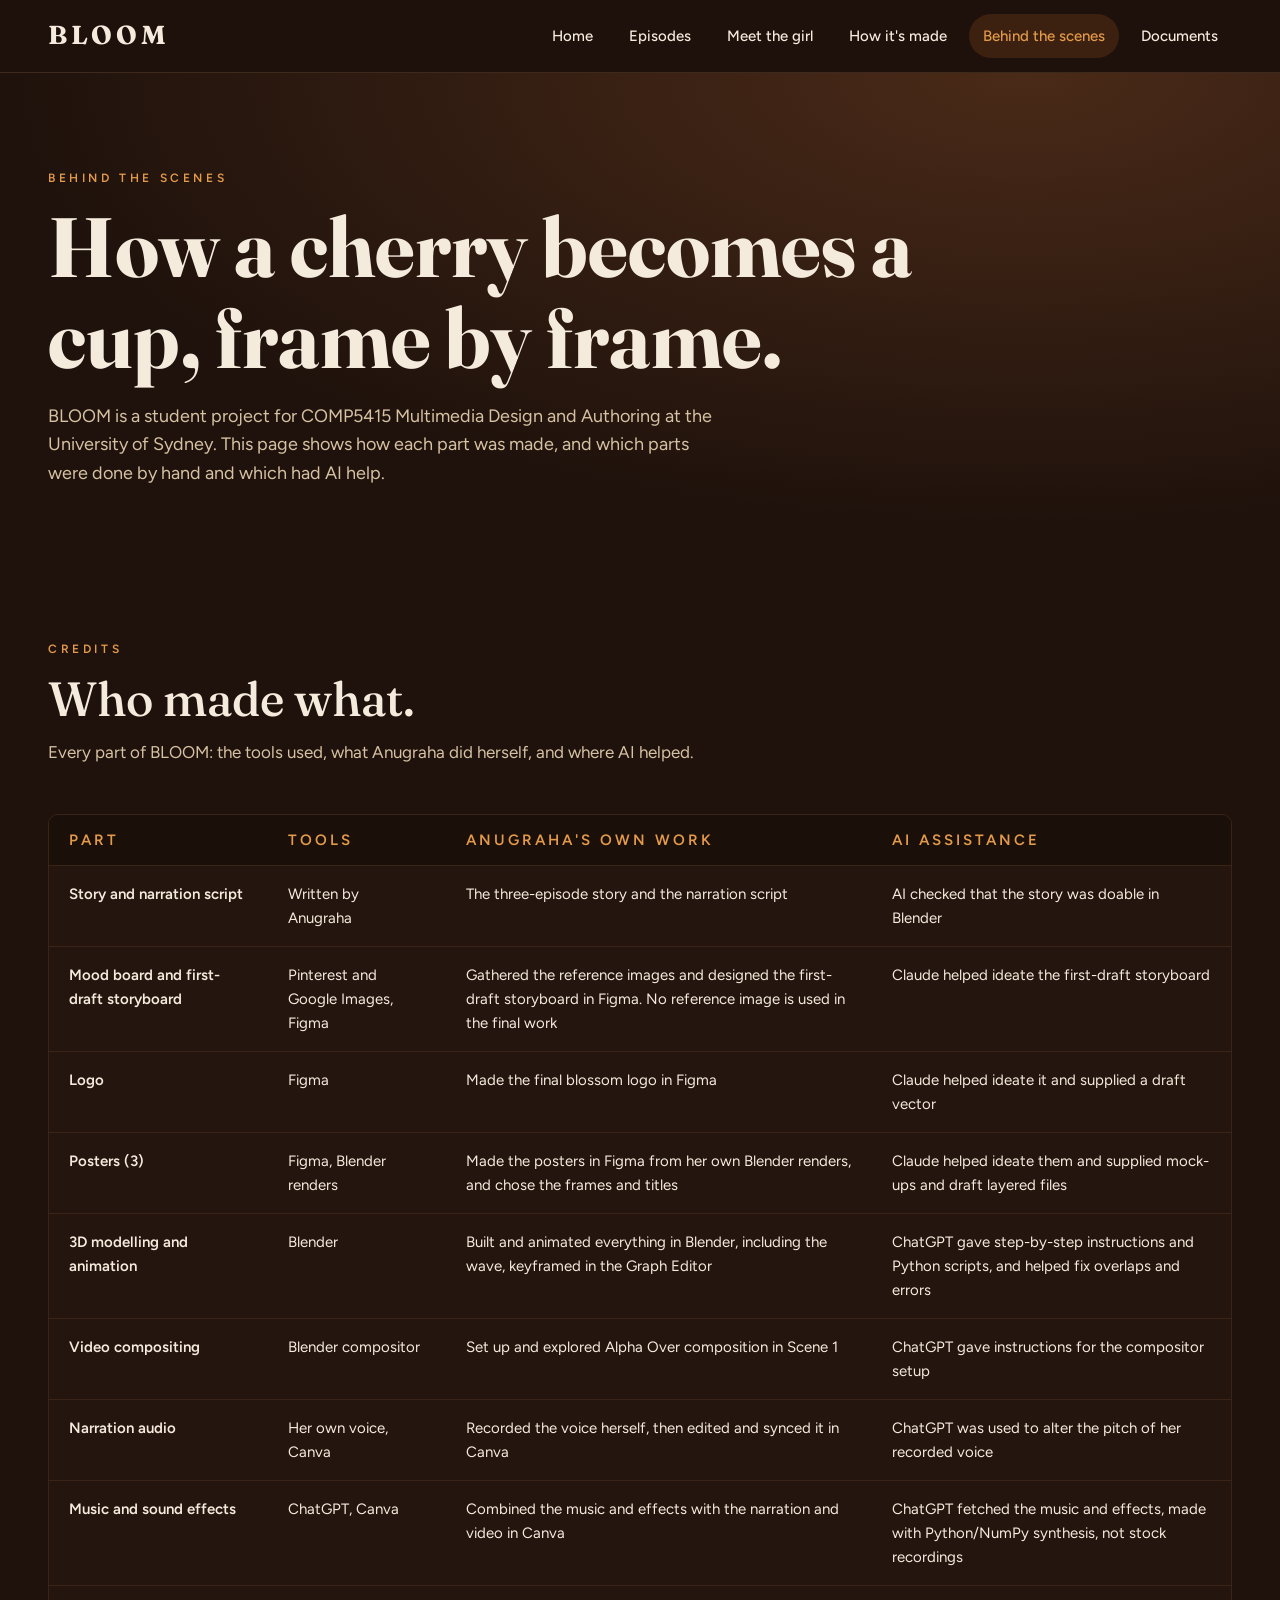
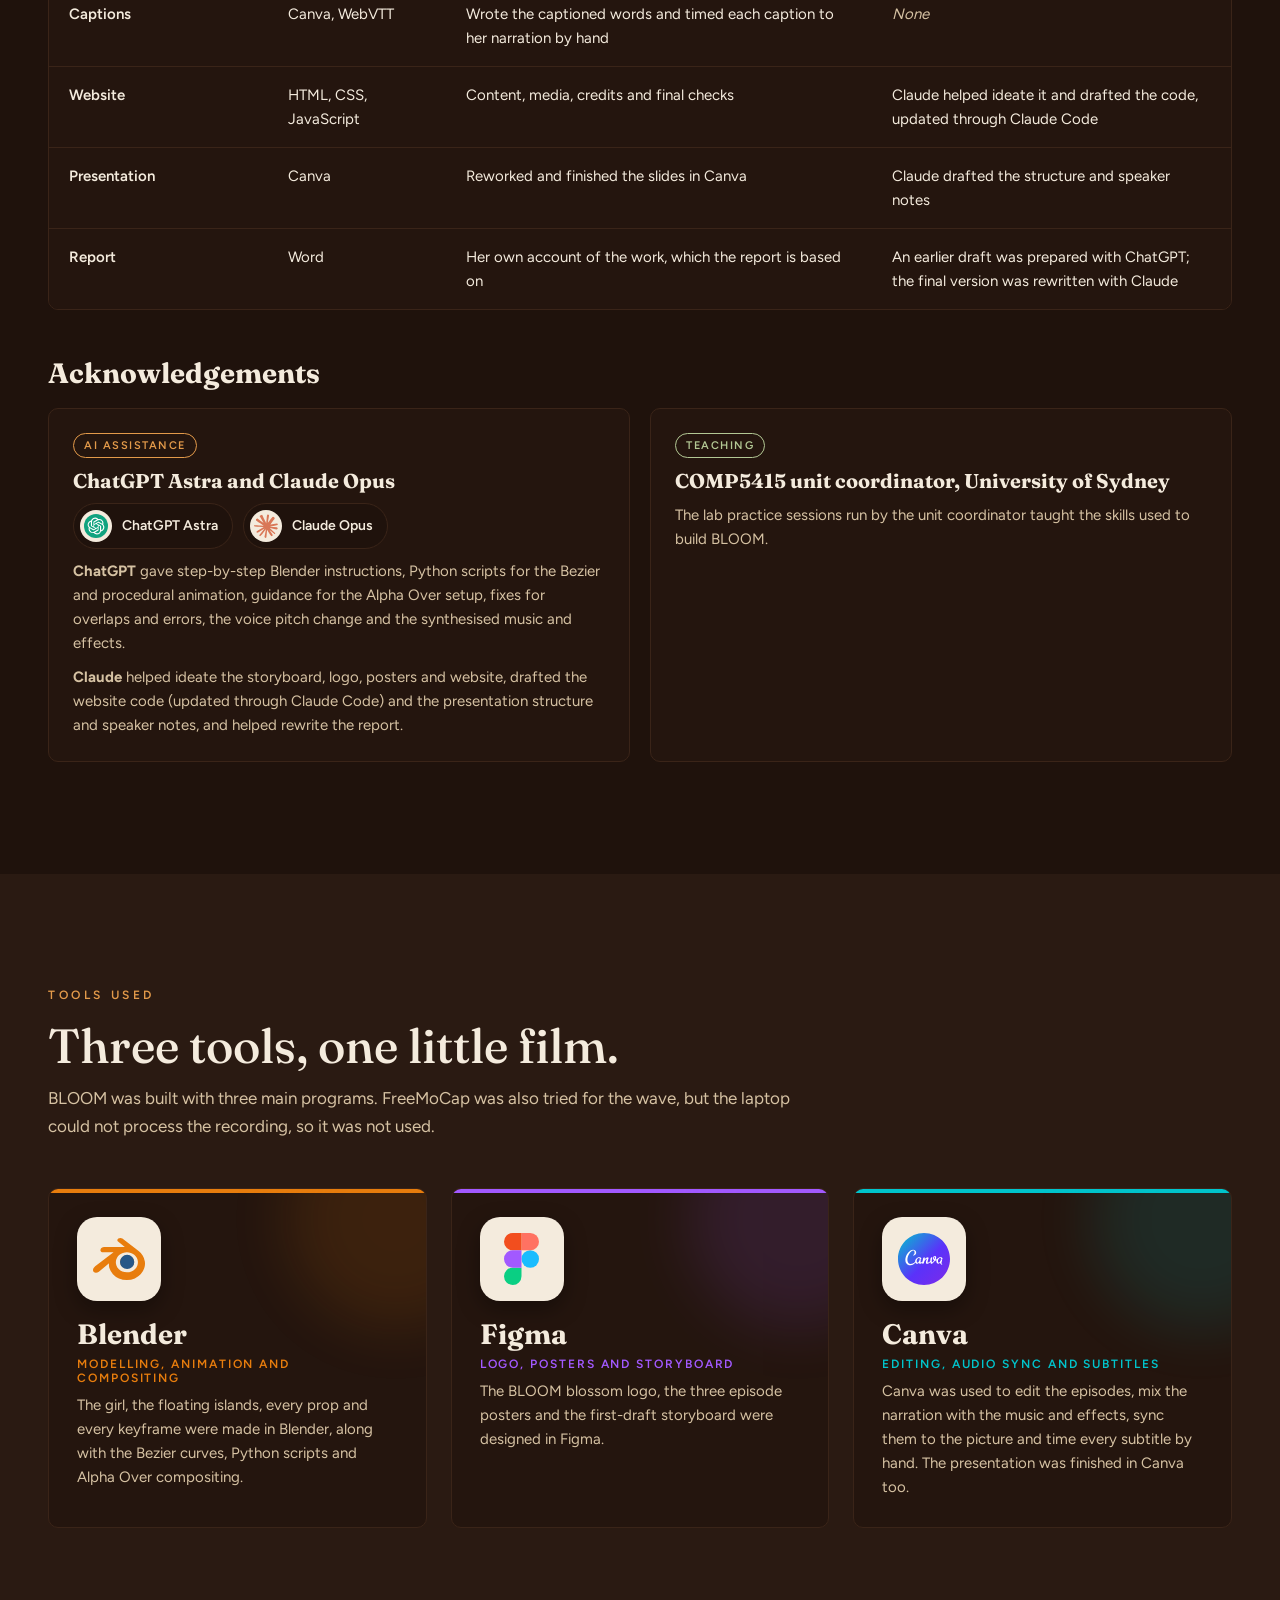
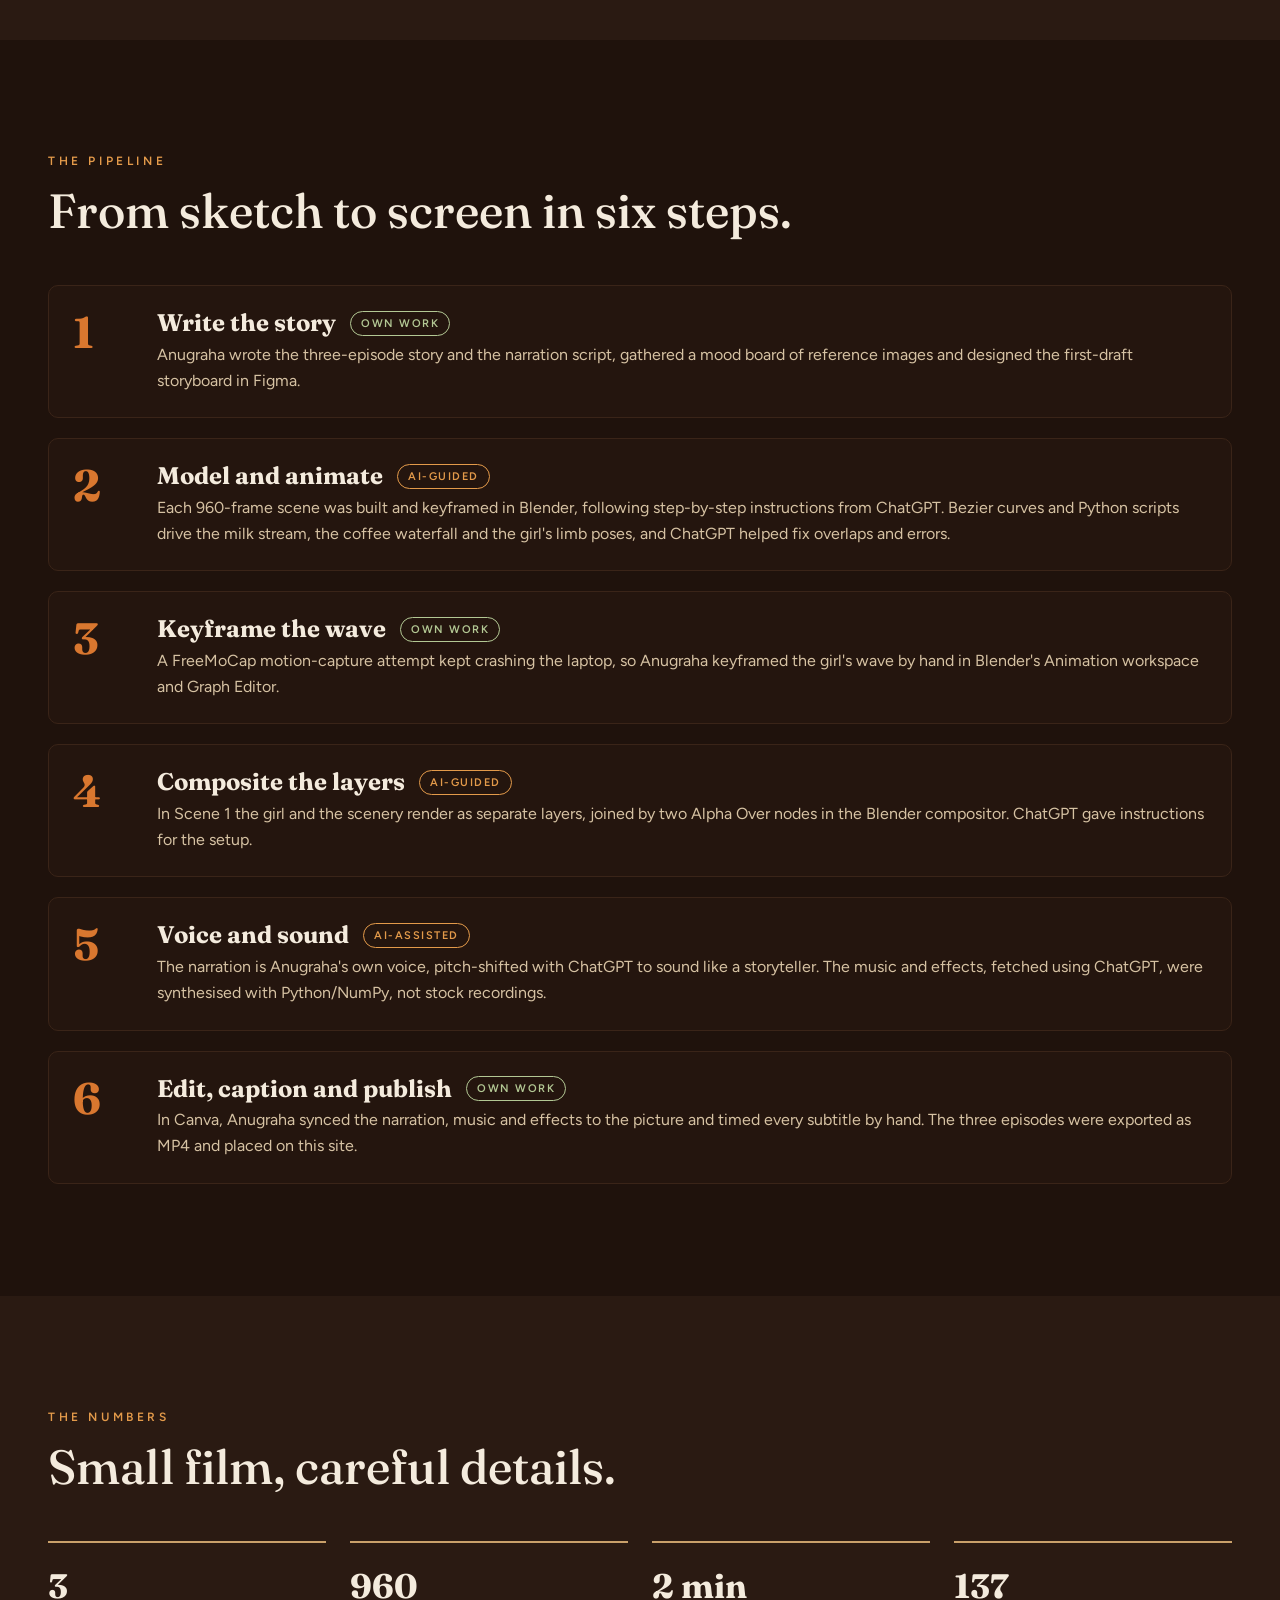
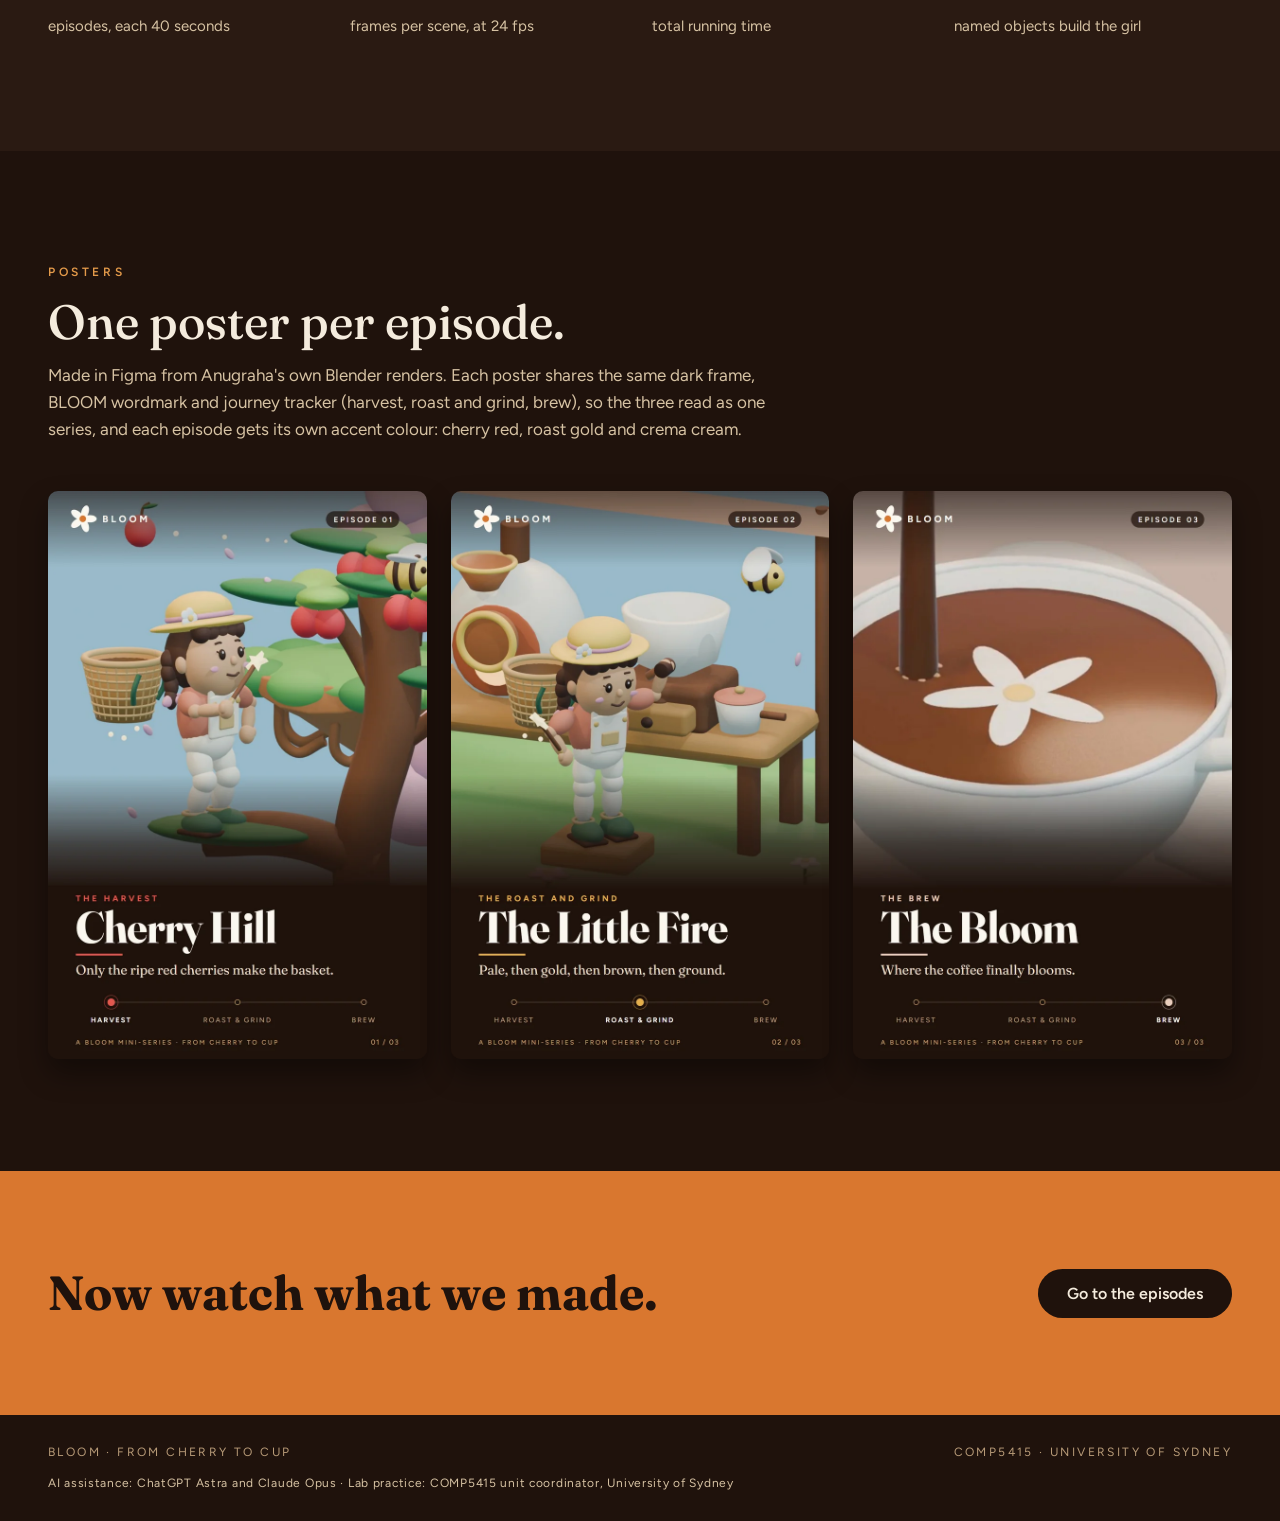
==== behind-the-scenes.html @ b172d935 "BLOOM - From Cherry to Cup: local website Three-episode animated film site (COMP5415): click-the-cup" ====
<!doctype html>
<html lang="en" class="no-js">
<head>
<meta charset="utf-8">
<meta name="viewport" content="width=device-width,initial-scale=1">
<title>Behind the scenes — BLOOM</title>
<meta name="description" content="How BLOOM was made: Blender modelling, animation and Alpha Over compositing, Figma logo and posters, Canva editing and subtitles, narration in Anugraha's own voice, and exactly where AI helped.">
<link rel="icon" href="assets/images/favicon.svg" type="image/svg+xml">
<link rel="stylesheet" href="css/style.css">
</head>
<body>
<a class="skip" href="#main">Skip to the content</a>

<header class="site-header">
  <div class="wrap">
    <a class="brand" href="index.html" aria-label="BLOOM home">BLOOM</a>
    <nav class="nav" aria-label="Main">
      <a href="index.html">Home</a>
      <a href="index.html#episodes">Episodes</a>
      <a href="index.html#girl">Meet the girl</a>
      <a href="index.html#craft">How it's made</a>
      <a href="behind-the-scenes.html" aria-current="page">Behind the scenes</a>
      <a href="index.html#documents">Documents</a>
    </nav>
  </div>
</header>

<main id="main">
  <section class="page-hero">
    <div class="wrap">
      <div class="eyebrow">Behind the scenes</div>
      <h1>How a cherry becomes a cup, frame by frame.</h1>
      <p>BLOOM is a student project for COMP5415 Multimedia Design and Authoring at the University of Sydney. This page shows how each part was made, and which parts were done by hand and which had AI help.</p>
    </div>
  </section>

  <section class="section" aria-labelledby="who-title">
    <div class="wrap">
      <div class="section-head reveal">
        <div class="eyebrow">Credits</div>
        <h2 id="who-title">Who made what.</h2>
        <p>Every part of BLOOM: the tools used, what Anugraha did herself, and where AI helped.</p>
      </div>
      <div class="table-wrap reveal">
        <table aria-label="Who made each part of BLOOM">
          <thead><tr><th scope="col">Part</th><th scope="col">Tools</th><th scope="col">Anugraha's own work</th><th scope="col">AI assistance</th></tr></thead>
          <tbody>
            <tr><td>Story and narration script</td><td>Written by Anugraha</td><td>The three-episode story and the narration script</td><td>AI checked that the story was doable in Blender</td></tr>
            <tr><td>Mood board and first-draft storyboard</td><td>Pinterest and Google Images, Figma</td><td>Gathered the reference images and designed the first-draft storyboard in Figma. No reference image is used in the final work</td><td>Claude helped ideate the first-draft storyboard</td></tr>
            <tr><td>Logo</td><td>Figma</td><td>Made the final blossom logo in Figma</td><td>Claude helped ideate it and supplied a draft vector</td></tr>
            <tr><td>Posters (3)</td><td>Figma, Blender renders</td><td>Made the posters in Figma from her own Blender renders, and chose the frames and titles</td><td>Claude helped ideate them and supplied mock-ups and draft layered files</td></tr>
            <tr><td>3D modelling and animation</td><td>Blender</td><td>Built and animated everything in Blender, including the wave, keyframed in the Graph Editor</td><td>ChatGPT gave step-by-step instructions and Python scripts, and helped fix overlaps and errors</td></tr>
            <tr><td>Video compositing</td><td>Blender compositor</td><td>Set up and explored Alpha Over composition in Scene 1</td><td>ChatGPT gave instructions for the compositor setup</td></tr>
            <tr><td>Narration audio</td><td>Her own voice, Canva</td><td>Recorded the voice herself, then edited and synced it in Canva</td><td>ChatGPT was used to alter the pitch of her recorded voice</td></tr>
            <tr><td>Music and sound effects</td><td>ChatGPT, Canva</td><td>Combined the music and effects with the narration and video in Canva</td><td>ChatGPT fetched the music and effects, made with Python/NumPy synthesis, not stock recordings</td></tr>
            <tr><td>Captions</td><td>Canva, WebVTT</td><td>Wrote the captioned words and timed each caption to her narration by hand</td><td><span class="none">None</span></td></tr>
            <tr><td>Website</td><td>HTML, CSS, JavaScript</td><td>Content, media, credits and final checks</td><td>Claude helped ideate it and drafted the code, updated through Claude Code</td></tr>
            <tr><td>Presentation</td><td>Canva</td><td>Reworked and finished the slides in Canva</td><td>Claude drafted the structure and speaker notes</td></tr>
            <tr><td>Report</td><td>Word</td><td>Her own account of the work, which the report is based on</td><td>An earlier draft was prepared with ChatGPT; the final version was rewritten with Claude</td></tr>
          </tbody>
        </table>
      </div>

      <div class="ack reveal" aria-labelledby="ack-title">
        <h3 id="ack-title" class="ack-title">Acknowledgements</h3>
        <div class="ack-grid">
          <div class="ack-item">
            <span class="badge ai">AI assistance</span>
            <h4>ChatGPT Astra and Claude Opus</h4>
            <div class="ai-logos">
              <span class="ai-logo"><img src="assets/images/ai/chatgpt.svg" alt="" width="32" height="32">ChatGPT Astra</span>
              <span class="ai-logo"><img src="assets/images/ai/claude.svg" alt="" width="32" height="32">Claude Opus</span>
            </div>
            <p><strong>ChatGPT</strong> gave step-by-step Blender instructions, Python scripts for the Bezier and procedural animation, guidance for the Alpha Over setup, fixes for overlaps and errors, the voice pitch change and the synthesised music and effects.</p>
            <p><strong>Claude</strong> helped ideate the storyboard, logo, posters and website, drafted the website code (updated through Claude Code) and the presentation structure and speaker notes, and helped rewrite the report.</p>
          </div>
          <div class="ack-item">
            <span class="badge own">Teaching</span>
            <h4>COMP5415 unit coordinator, University of Sydney</h4>
            <p>The lab practice sessions run by the unit coordinator taught the skills used to build BLOOM.</p>
          </div>
        </div>
      </div>
    </div>
  </section>


  <section class="section alt" aria-labelledby="tools-title">
    <div class="wrap">
      <div class="section-head reveal">
        <div class="eyebrow">Tools used</div>
        <h2 id="tools-title">Three tools, one little film.</h2>
        <p>BLOOM was built with three main programs. FreeMoCap was also tried for the wave, but the laptop could not process the recording, so it was not used.</p>
      </div>
      <ul class="tools">
        <li class="tool reveal" style="--tool:#E87D0D">
          <span class="tool-logo"><img src="assets/images/tools/blender.svg" alt="" width="56" height="56"></span>
          <h3>Blender</h3>
          <p class="tool-role">Modelling, animation and compositing</p>
          <p>The girl, the floating islands, every prop and every keyframe were made in Blender, along with the Bezier curves, Python scripts and Alpha Over compositing.</p>
        </li>
        <li class="tool reveal" style="--tool:#A259FF">
          <span class="tool-logo"><img src="assets/images/tools/figma.svg" alt="" width="56" height="56"></span>
          <h3>Figma</h3>
          <p class="tool-role">Logo, posters and storyboard</p>
          <p>The BLOOM blossom logo, the three episode posters and the first-draft storyboard were designed in Figma.</p>
        </li>
        <li class="tool reveal" style="--tool:#00C4CC">
          <span class="tool-logo"><img src="assets/images/tools/canva.svg" alt="" width="56" height="56"></span>
          <h3>Canva</h3>
          <p class="tool-role">Editing, audio sync and subtitles</p>
          <p>Canva was used to edit the episodes, mix the narration with the music and effects, sync them to the picture and time every subtitle by hand. The presentation was finished in Canva too.</p>
        </li>
      </ul>
    </div>
  </section>

  <section class="section" aria-labelledby="steps-title">
    <div class="wrap">
      <div class="section-head reveal">
        <div class="eyebrow">The pipeline</div>
        <h2 id="steps-title">From sketch to screen in six steps.</h2>
      </div>
      <ol class="steps">
        <li class="step reveal"><div><h3>Write the story <span class="badge own">Own work</span></h3><p>Anugraha wrote the three-episode story and the narration script, gathered a mood board of reference images and designed the first-draft storyboard in Figma.</p></div></li>
        <li class="step reveal"><div><h3>Model and animate <span class="badge ai">AI-guided</span></h3><p>Each 960-frame scene was built and keyframed in Blender, following step-by-step instructions from ChatGPT. Bezier curves and Python scripts drive the milk stream, the coffee waterfall and the girl's limb poses, and ChatGPT helped fix overlaps and errors.</p></div></li>
        <li class="step reveal"><div><h3>Keyframe the wave <span class="badge own">Own work</span></h3><p>A FreeMoCap motion-capture attempt kept crashing the laptop, so Anugraha keyframed the girl's wave by hand in Blender's Animation workspace and Graph Editor.</p></div></li>
        <li class="step reveal"><div><h3>Composite the layers <span class="badge ai">AI-guided</span></h3><p>In Scene 1 the girl and the scenery render as separate layers, joined by two Alpha Over nodes in the Blender compositor. ChatGPT gave instructions for the setup.</p></div></li>
        <li class="step reveal"><div><h3>Voice and sound <span class="badge ai">AI-assisted</span></h3><p>The narration is Anugraha's own voice, pitch-shifted with ChatGPT to sound like a storyteller. The music and effects, fetched using ChatGPT, were synthesised with Python/NumPy, not stock recordings.</p></div></li>
        <li class="step reveal"><div><h3>Edit, caption and publish <span class="badge own">Own work</span></h3><p>In Canva, Anugraha synced the narration, music and effects to the picture and timed every subtitle by hand. The three episodes were exported as MP4 and placed on this site.</p></div></li>
      </ol>
    </div>
  </section>

  <section class="section alt" aria-labelledby="specs-title">
    <div class="wrap">
      <div class="section-head reveal">
        <div class="eyebrow">The numbers</div>
        <h2 id="specs-title">Small film, careful details.</h2>
      </div>
      <div class="specs">
        <div class="spec reveal"><b>3</b><span>episodes, each 40 seconds</span></div>
        <div class="spec reveal"><b>960</b><span>frames per scene, at 24 fps</span></div>
        <div class="spec reveal"><b>2 min</b><span>total running time</span></div>
        <div class="spec reveal"><b>137</b><span>named objects build the girl</span></div>
      </div>
    </div>
  </section>

  <section class="section" aria-labelledby="posters-title">
    <div class="wrap">
      <div class="section-head reveal">
        <div class="eyebrow">Posters</div>
        <h2 id="posters-title">One poster per episode.</h2>
        <p>Made in Figma from Anugraha's own Blender renders. Each poster shares the same dark frame, BLOOM wordmark and journey tracker (harvest, roast and grind, brew), so the three read as one series, and each episode gets its own accent colour: cherry red, roast gold and crema cream.</p>
      </div>
      <div class="posters">
        <img class="reveal" src="assets/posters/poster-01.webp" alt="Poster for Episode 1, Cherry Hill" loading="lazy">
        <img class="reveal" src="assets/posters/poster-02.webp" alt="Poster for Episode 2, The Little Fire" loading="lazy">
        <img class="reveal" src="assets/posters/poster-03.webp" alt="Poster for Episode 3, The Bloom" loading="lazy">
      </div>
    </div>
  </section>

  <section class="cta" aria-labelledby="cta-title">
    <div class="wrap">
      <h2 id="cta-title">Now watch what we made.</h2>
      <a class="btn" href="index.html#episodes">Go to the episodes</a>
    </div>
  </section>
</main>

<footer class="site-footer">
  <div class="wrap">
    <span>BLOOM · FROM CHERRY TO CUP</span>
    <span>COMP5415 · UNIVERSITY OF SYDNEY</span>
    <span class="footer-credit">AI assistance: ChatGPT Astra and Claude Opus · Lab practice: COMP5415 unit coordinator, University of Sydney</span>
  </div>
</footer>
<script src="js/main.js"></script>
</body>
</html>
---- css/style.css ----
/* BLOOM — From Cherry to Cup · site styles */
@font-face{font-family:"Fraunces";src:url("../assets/fonts/Fraunces.ttf") format("truetype");font-weight:100 900;font-style:normal;font-display:swap}
@font-face{font-family:"Figtree";src:url("../assets/fonts/Figtree.ttf") format("truetype");font-weight:300 900;font-style:normal;font-display:swap}

:root{
  --espresso:#1F120C; --espresso-2:#2A1A12; --espresso-3:#140A06;
  --cream:#F4EBDD; --muted:#D6C2A3; --kraft:#C9A06A; --ember:#D9772F; --ember-light:#E39A4A;
  --leaf:#4F7A3F; --sage:#B3C894; --cherry:#C8352E; --sky:#9AB9C9;
  --serif:"Fraunces",Georgia,serif; --sans:"Figtree",system-ui,sans-serif;
  --gutter:clamp(20px,4vw,48px); --max:1280px; --radius:10px;
}
*,*::before,*::after{box-sizing:border-box}
html{scroll-behavior:smooth;scroll-padding-top:84px}
body{margin:0;background:var(--espresso);color:var(--cream);font-family:var(--sans);line-height:1.6;-webkit-font-smoothing:antialiased}
img,video,svg{max-width:100%;display:block}
a{color:inherit;text-decoration:none}
h1,h2,h3{font-family:var(--serif);margin:0;line-height:1.08}
p{margin:0}
:focus-visible{outline:3px solid var(--ember-light);outline-offset:3px;border-radius:4px}
.skip{position:absolute;left:-999px;top:8px;background:var(--cream);color:var(--espresso);padding:10px 16px;border-radius:6px;z-index:100;font-weight:600}
.skip:focus{left:8px}
.wrap{max-width:var(--max);margin:0 auto;padding:0 var(--gutter)}
.eyebrow{font-size:12px;letter-spacing:.3em;color:var(--ember-light);font-weight:600;text-transform:uppercase}

/* Header */
.site-header{position:sticky;top:0;z-index:50;background:rgba(31,18,12,.88);backdrop-filter:blur(10px);border-bottom:1px solid rgba(201,160,106,.18)}
.site-header .wrap{display:flex;flex-wrap:wrap;align-items:center;justify-content:space-between;gap:8px 24px;padding-top:14px;padding-bottom:14px}
.brand{font-family:var(--serif);font-weight:700;font-size:26px;letter-spacing:.14em}
.nav{display:flex;flex-wrap:wrap;gap:4px 8px;font-size:15px;font-weight:500}
.nav a{padding:10px 14px;border-radius:999px;transition:color .2s,background .2s;min-height:44px;display:inline-flex;align-items:center}
.nav a:hover,.nav a:focus-visible{color:var(--ember-light);background:rgba(217,119,47,.10)}
.nav a[aria-current]{background:rgba(217,119,47,.16);color:var(--ember-light)}

/* Buttons */
.btn{display:inline-flex;align-items:center;gap:10px;min-height:48px;padding:14px 28px;border-radius:999px;font:600 16px var(--sans);border:1.5px solid transparent;cursor:pointer;transition:transform .2s,background .2s}
.btn:hover{transform:translateY(-2px)}
.btn-primary{background:var(--ember);color:var(--espresso)}
.btn-primary:hover{background:var(--ember-light)}
.btn-ghost{background:transparent;color:var(--cream);border-color:#8A6A4C}
.btn-ghost:hover{border-color:var(--cream)}
.btn svg{width:14px;height:16px}

/* Hero */
.hero{position:relative;overflow:hidden;background:radial-gradient(ellipse at 66% 46%,#6A3A1E 0%,#3A2216 42%,var(--espresso) 78%)}
.hero .wrap{position:relative;z-index:2;display:grid;grid-template-columns:minmax(0,1fr) minmax(0,1.25fr);gap:24px;align-items:center;min-height:min(86vh,780px);padding-top:32px;padding-bottom:96px}
.hero-copy{display:flex;flex-direction:column;gap:20px;max-width:520px}
.hero h1{font-size:clamp(72px,12vw,136px);font-weight:700;letter-spacing:.01em;line-height:.92}
.hero .tagline{font-family:var(--serif);font-style:italic;font-size:clamp(20px,2.4vw,28px)}
.hero .lede{color:var(--muted);font-size:17px;max-width:440px}
.hero-actions{display:flex;flex-wrap:wrap;gap:14px;margin-top:6px}
.cloud{position:absolute;height:44px;border-radius:44px;background:#F4EBDD;opacity:.13;animation:drift 80s linear infinite;z-index:1}
.cloud::before,.cloud::after{content:"";position:absolute;background:inherit;border-radius:50%}
.cloud::before{width:56px;height:56px;left:26px;top:-24px}.cloud::after{width:42px;height:42px;left:84px;top:-14px}
.hills{position:absolute;left:0;right:0;bottom:0;width:100%;height:190px;z-index:1}

.cup-stage{position:relative;display:flex;justify-content:center}
.cup-btn{all:unset;cursor:pointer;display:block;position:relative;width:100%;max-width:640px;border-radius:24px}
.cup-btn:focus-visible{outline:3px solid var(--ember-light);outline-offset:6px}
.cup-svg{width:100%;height:auto;overflow:visible;animation:bob 6s ease-in-out infinite;transition:transform .45s cubic-bezier(.2,.8,.2,1)}
.cup-btn:hover .cup-svg{transform:scale(1.04) rotate(-2deg);animation-play-state:paused}
.flower{transform-box:fill-box;transform-origin:center;animation:spin 24s linear infinite}
.steam path{fill:none;stroke:#F4EBDD;stroke-width:6;stroke-linecap:round;opacity:0;animation:steam 4.2s ease-in-out infinite}
.steam path:nth-child(2){animation-delay:1.3s}.steam path:nth-child(3){animation-delay:2.4s}
.ripple{fill:none;stroke:#F4EBDD;stroke-width:3;opacity:0;transform-box:fill-box;transform-origin:center}
.cup-btn.poured .ripple{animation:ripple 1.2s ease-out forwards}
.cup-btn.poured .ripple:nth-of-type(2){animation-delay:.25s}
.cup-btn.poured .cup-svg{animation:none;transform:scale(1.08)}
.tag{position:absolute;top:2%;right:2%;transform:rotate(7deg);background:#D9B98A;color:#3A2216;font-weight:600;font-size:15px;padding:10px 16px 10px 32px;border-radius:6px;box-shadow:0 4px 10px rgba(0,0,0,.35)}
.tag::before{content:"";position:absolute;left:11px;top:50%;width:9px;height:9px;margin-top:-4px;border-radius:50%;background:var(--espresso)}

/* Sections */
section{position:relative}
.section{padding:clamp(64px,9vw,112px) 0}
.section-head{display:flex;flex-direction:column;gap:14px;max-width:760px;margin-bottom:48px}
.section-head h2{font-weight:500;font-size:clamp(32px,4.4vw,48px)}
.section-head p{color:var(--muted);font-size:17px}
.alt{background:var(--espresso-2)}

/* Episodes (streaming-style rail) */
.billboard{position:relative;border-radius:var(--radius);overflow:hidden;min-height:420px;display:flex;align-items:flex-end;margin-top:48px;background:#2A1A12;scroll-margin-top:96px}
.billboard img{position:absolute;inset:0;width:100%;height:100%;object-fit:cover;object-position:60% 40%}
.billboard .bb-img{opacity:0;transform:scale(1.04);transition:opacity .6s ease,transform 1.2s cubic-bezier(.2,.8,.2,1)}
.billboard .bb-img.is-active{opacity:1;transform:none}
.billboard .bb-img[data-bb-img="2"]{object-position:50% 45%}
.billboard .inner{transition:opacity .18s ease,transform .18s ease}
.billboard .inner.is-swapping{opacity:0;transform:translateY(10px)}
.bb-dots{position:absolute;z-index:2;right:clamp(20px,4vw,40px);bottom:clamp(20px,4vw,40px);display:flex;gap:8px}
.bb-dots i{width:10px;height:10px;border-radius:999px;background:rgba(244,235,221,.35);transition:width .3s,background .3s}
.bb-dots i.is-active{width:28px;background:var(--ember)}
.billboard::after{content:"";position:absolute;inset:0;background:linear-gradient(90deg,rgba(20,10,6,.94) 0%,rgba(20,10,6,.68) 42%,rgba(20,10,6,0) 85%),linear-gradient(0deg,rgba(20,10,6,.8) 0%,rgba(20,10,6,0) 40%)}
.billboard .inner{position:relative;z-index:2;padding:clamp(24px,5vw,56px);display:flex;flex-direction:column;gap:14px;max-width:560px}
.billboard h3{font-size:clamp(36px,5vw,60px);font-weight:700}
.billboard p{color:#E6D5BA;font-size:17px}
.rail-title{font-family:var(--serif);font-weight:500;font-size:28px;margin-bottom:22px;display:flex;align-items:baseline;justify-content:space-between;gap:16px;flex-wrap:wrap}
.rail-title span{font:500 14px var(--sans);color:var(--muted)}
.rail{display:grid;grid-template-columns:repeat(3,minmax(0,1fr));gap:28px;list-style:none;margin:0;padding:0}
.ep{position:relative;display:flex;flex-direction:column;background:#24150E;border-radius:var(--radius);overflow:hidden;transition:transform .35s cubic-bezier(.2,.8,.2,1),box-shadow .35s;height:100%}
.ep:hover,.ep:focus-within{transform:translateY(-8px) scale(1.02);box-shadow:0 24px 44px rgba(0,0,0,.55)}
.ep-poster{position:relative;aspect-ratio:2/3;background:#140A06}
.ep-poster img{width:100%;height:100%;object-fit:cover}
.ep::after{content:"";position:absolute;inset:0;border-radius:var(--radius);border:2px solid transparent;pointer-events:none;transition:border-color .3s}
.ep.is-active::after{border-color:var(--ember)}
.ep-poster img{transition:filter .35s}
.rail:hover .ep:not(:hover) .ep-poster img{filter:brightness(.6) saturate(.8)}
.ep-now{position:absolute;left:14px;top:14px;font:600 11px var(--sans);letter-spacing:.14em;text-transform:uppercase;background:var(--ember);color:var(--espresso);padding:6px 10px;border-radius:999px;opacity:0;transform:translateY(-6px);transition:opacity .3s,transform .3s}
.ep.is-active .ep-now{opacity:1;transform:none}
.ep-link{cursor:pointer;background:none;border:0;padding:0;margin:0;font:inherit;color:inherit}
.ep-body{padding:18px 20px 24px;display:flex;flex-direction:column;gap:8px;flex:1}
.ep-meta{display:flex;justify-content:space-between;gap:12px;font-size:13px;color:#B89B78;letter-spacing:.06em}
.ep h3{font-size:26px;font-weight:700}
.ep p{color:#CDB79A;font-size:15px;line-height:1.55}
.ep-link{position:absolute;inset:0;z-index:2;border-radius:var(--radius)}
.ep-link:focus-visible{outline-offset:-4px}
.film-bar{margin-top:40px;padding-top:28px;border-top:1px solid #4A3322;display:flex;flex-wrap:wrap;gap:16px 24px;align-items:center;justify-content:space-between;color:#CDB79A}

/* The girl */
.split{display:grid;grid-template-columns:minmax(0,1.1fr) minmax(0,1fr);gap:clamp(28px,5vw,64px);align-items:center}
.shot{border-radius:var(--radius);overflow:hidden;box-shadow:0 20px 44px rgba(0,0,0,.45)}
.shot img{width:100%;aspect-ratio:16/10;object-fit:cover}
.shots{display:grid;gap:18px}
.shots .shot:nth-child(2){width:78%;margin-left:auto;margin-top:-56px;border:6px solid var(--espresso)}
.copy{display:flex;flex-direction:column;gap:18px;max-width:560px}
.copy h2{font-weight:500;font-size:clamp(32px,4.4vw,48px)}
.copy p{color:var(--muted);font-size:17px}
.textlink{align-self:flex-start;font-weight:600;color:var(--ember-light);border-bottom:1.5px solid var(--ember-light);padding-bottom:2px}

/* Craft cards */
.cards{display:grid;grid-template-columns:repeat(4,minmax(0,1fr));gap:32px 28px}
.card{display:flex;flex-direction:column;gap:12px;border-top:2px solid var(--kraft);padding-top:18px}
.card:nth-child(2){border-color:var(--cherry)}.card:nth-child(3){border-color:var(--cream)}.card:nth-child(4){border-color:#7A431F}
.card h3{font-size:24px;font-weight:700}.card p{color:var(--muted);font-size:15px}

/* CTA + footer */
.cta{background:var(--ember);color:var(--espresso);padding:clamp(56px,8vw,96px) 0}
.cta .wrap{display:flex;flex-wrap:wrap;align-items:center;justify-content:space-between;gap:28px}
.cta h2{font-weight:700;font-size:clamp(34px,4.6vw,48px)}
.cta .btn{background:var(--espresso);color:var(--cream)}
.site-footer{padding:28px 0;font-size:12px;letter-spacing:.2em;color:#B89B78;background:var(--espresso)}
.site-footer .wrap{display:flex;flex-wrap:wrap;justify-content:space-between;gap:12px}

/* Video dialog */
dialog.player{width:min(1100px,94vw);max-height:94vh;padding:0;border:0;border-radius:14px;background:var(--espresso-3);color:var(--cream);box-shadow:0 30px 80px rgba(0,0,0,.7);overflow:hidden}
dialog.player::backdrop{background:rgba(10,5,3,.82);backdrop-filter:blur(4px)}
.player-top{display:flex;align-items:center;justify-content:space-between;gap:16px;padding:14px 20px}
.player-top h2{font-size:22px;font-weight:700}
.player-top .eyebrow{display:block;margin-bottom:4px}
.close{all:unset;cursor:pointer;width:44px;height:44px;border-radius:50%;display:grid;place-items:center;background:rgba(244,235,221,.12);font-size:22px;line-height:1;flex:none}
.close:hover{background:rgba(244,235,221,.24)}
.close:focus-visible{outline:3px solid var(--ember-light)}
.player video{width:100%;aspect-ratio:16/9;background:#000;display:block}
.player-bottom{display:flex;flex-wrap:wrap;gap:12px;align-items:center;justify-content:space-between;padding:14px 20px 18px}
.queue{display:flex;flex-wrap:wrap;gap:8px}
.queue button{font:600 14px var(--sans);color:var(--cream);background:rgba(244,235,221,.1);border:1.5px solid transparent;border-radius:999px;padding:10px 16px;min-height:44px;cursor:pointer}
.queue button[aria-current="true"]{background:var(--ember);color:var(--espresso)}
.queue button:hover{border-color:var(--kraft)}
.player-note{font-size:13px;color:#B89B78}

/* Behind-the-scenes page */
.page-hero{padding:clamp(56px,8vw,96px) 0 40px;background:radial-gradient(ellipse at 80% 0%,#4A2A18 0%,var(--espresso) 70%)}
.page-hero h1{font-size:clamp(44px,7vw,84px);font-weight:700;margin:14px 0 18px;max-width:900px}
.page-hero p{color:var(--muted);font-size:18px;max-width:680px}
.steps{list-style:none;margin:0;padding:0;display:grid;gap:20px;counter-reset:step}
.step{display:grid;grid-template-columns:64px minmax(0,1fr);gap:20px;padding:24px;background:#24150E;border-radius:var(--radius);border:1px solid #3A2418}
.step::before{counter-increment:step;content:counter(step);font-family:var(--serif);font-weight:700;font-size:44px;color:var(--ember);line-height:1}
.step h3{font-size:24px;font-weight:700;display:flex;flex-wrap:wrap;gap:8px 14px;align-items:center;margin-bottom:6px}
.step p{color:var(--muted);font-size:16px}
.badge{font:600 11px var(--sans);letter-spacing:.14em;text-transform:uppercase;padding:5px 10px;border-radius:999px;border:1.5px solid}
.badge.own{color:var(--sage);border-color:var(--sage)}.badge.ai{color:var(--ember-light);border-color:var(--ember-light)}
.table-wrap{overflow-x:auto;border-radius:var(--radius);border:1px solid #3A2418}
table{border-collapse:collapse;width:100%;min-width:760px;background:#24150E}
th,td{text-align:left;padding:16px 20px;vertical-align:top;border-bottom:1px solid #3A2418;font-size:16px}
th{font:600 12px var(--sans);letter-spacing:.2em;text-transform:uppercase;color:var(--ember-light);background:#1A0F09}
td:first-child{font-weight:600;min-width:170px}
th,td{font-size:15px}
tr:last-child td{border-bottom:0}
.specs{display:grid;grid-template-columns:repeat(4,minmax(0,1fr));gap:24px}
.spec{border-top:2px solid var(--kraft);padding-top:16px}
.spec b{display:block;font-family:var(--serif);font-size:34px;font-weight:700}
.spec span{color:var(--muted);font-size:15px}
.posters{display:grid;grid-template-columns:repeat(3,minmax(0,1fr));gap:24px}
.posters img{border-radius:var(--radius);box-shadow:0 14px 28px rgba(0,0,0,.4);width:100%;aspect-ratio:2/3;object-fit:cover}

/* Motion */
@keyframes bob{0%,100%{transform:translateY(0) rotate(-.5deg)}50%{transform:translateY(-12px) rotate(.6deg)}}
@keyframes drift{from{transform:translateX(-260px)}to{transform:translateX(1700px)}}
@keyframes spin{to{transform:rotate(360deg)}}
@keyframes steam{0%{opacity:0;transform:translateY(16px)}30%{opacity:.5}100%{opacity:0;transform:translateY(-34px)}}
@keyframes ripple{0%{opacity:.9;transform:scale(.4)}100%{opacity:0;transform:scale(1.6)}}
.reveal{opacity:0;transform:translateY(24px);transition:opacity .7s,transform .7s}
.reveal.in{opacity:1;transform:none}
.no-js .reveal{opacity:1;transform:none}
/* Click bee */
.bee-pop{position:fixed;z-index:200;pointer-events:none;width:40px;height:34px;margin:-17px 0 0 -20px;animation:bee-pop 1.1s cubic-bezier(.2,.7,.3,1) forwards}
.bee-pop svg{display:block;overflow:visible}
.bee-pop.flip svg{transform:scaleX(-1)}
.bee-wing{fill:rgba(244,235,221,.85);stroke:#1F120C;stroke-width:1.5;transform-box:fill-box;transform-origin:50% 100%;animation:bee-buzz .08s linear infinite alternate}
@keyframes bee-pop{
  0%{opacity:0;transform:translate(0,0) scale(.3) rotate(-15deg)}
  18%{opacity:1;transform:translate(calc(var(--drift)*.2),-14px) scale(1.1) rotate(8deg)}
  45%{transform:translate(calc(var(--drift)*.6),-34px) scale(1) rotate(-8deg)}
  70%{opacity:1;transform:translate(var(--drift),-52px) scale(.95) rotate(6deg)}
  100%{opacity:0;transform:translate(calc(var(--drift)*1.3),-80px) scale(.8) rotate(0)}
}
@keyframes bee-buzz{from{transform:scaleY(1)}to{transform:scaleY(.45)}}

.none{color:var(--muted);font-style:italic}

/* Documents */
.docs{display:grid;grid-template-columns:repeat(2,minmax(0,1fr));gap:24px}
.doc{display:grid;grid-template-columns:auto minmax(0,1fr);grid-template-rows:1fr auto;gap:20px 22px;align-items:start;background:#24150E;border:1px solid #3A2418;border-radius:var(--radius);padding:28px;transition:border-color .3s,transform .3s}
.doc:hover{border-color:var(--ember);transform:translateY(-4px)}
.doc-icon{width:64px;height:64px;border-radius:16px;background:rgba(217,119,47,.14);color:var(--ember-light);display:grid;place-items:center}
.doc-icon svg{width:34px;height:34px}
.doc-body{display:flex;flex-direction:column;gap:8px}
.doc-meta{font:600 12px var(--sans);letter-spacing:.16em;text-transform:uppercase;color:var(--ember-light)}
.doc h3{font-size:26px;font-weight:700}
.doc p{color:var(--muted);font-size:15px}
.doc-actions{grid-column:1 / -1;display:flex;flex-wrap:wrap;align-items:center;gap:12px 22px}
.doc-actions .btn svg{width:16px;height:16px}
.doc.is-missing .btn{opacity:.5;pointer-events:none}
.doc-missing{grid-column:1 / -1;font-size:14px;color:var(--muted);font-style:italic}

/* Acknowledgements */
.ack{margin-top:48px}
.ack-title{font-size:28px;font-weight:700;margin-bottom:20px}
.ack-grid{display:grid;grid-template-columns:repeat(2,minmax(0,1fr));gap:20px}
.ack-item{background:#24150E;border:1px solid #3A2418;border-radius:var(--radius);padding:24px;display:flex;flex-direction:column;align-items:flex-start;gap:10px}
.ack-item h4{font:700 20px var(--serif);margin:0}
.ack-item p{color:var(--muted);font-size:15px}
.ai-logos{display:flex;flex-wrap:wrap;gap:10px}
.ai-logo{display:inline-flex;align-items:center;gap:10px;padding:6px 14px 6px 6px;border-radius:999px;background:#1F120C;border:1px solid #3A2418;font-weight:600;font-size:14px}
.ai-logo img{width:32px;height:32px;padding:4px;border-radius:50%;background:#F4EBDD;object-fit:contain}
.footer-credit{flex-basis:100%;font-size:12px;letter-spacing:.06em;color:var(--muted)}
/* Tools used */
.tools{list-style:none;margin:0;padding:0;display:grid;grid-template-columns:repeat(3,minmax(0,1fr));gap:24px}
.tool{position:relative;background:#24150E;border:1px solid #3A2418;border-radius:var(--radius);padding:28px;display:flex;flex-direction:column;gap:8px;overflow:hidden;transition:transform .3s,border-color .3s,box-shadow .3s}
.tool::before{content:"";position:absolute;inset:0 0 auto 0;height:4px;background:var(--tool)}
.tool::after{content:"";position:absolute;width:220px;height:220px;right:-80px;top:-80px;border-radius:50%;background:var(--tool);opacity:.12;filter:blur(30px);pointer-events:none}
.tool:hover{transform:translateY(-6px);border-color:var(--tool);box-shadow:0 18px 40px rgba(0,0,0,.45)}
.tool-logo{width:84px;height:84px;border-radius:20px;background:#F4EBDD;display:grid;place-items:center;margin-bottom:10px;box-shadow:0 8px 22px rgba(0,0,0,.35)}
.tool-logo img{width:52px;height:52px;object-fit:contain}
.tool h3{font-size:28px;font-weight:700}
.tool-role{font:600 12px var(--sans);letter-spacing:.16em;text-transform:uppercase;color:var(--tool)}
.tool p:last-child{color:var(--muted);font-size:15px}
.made-with{margin-top:40px;display:flex;flex-wrap:wrap;align-items:center;gap:12px 14px}
.made-with-label{font:600 12px var(--sans);letter-spacing:.3em;text-transform:uppercase;color:var(--ember-light);margin-right:6px}
.made-with-item{display:inline-flex;align-items:center;gap:10px;padding:8px 16px 8px 8px;border-radius:999px;background:#24150E;border:1px solid #3A2418;font-weight:600}
.made-with-item img{width:32px;height:32px;padding:4px;border-radius:50%;background:#F4EBDD;object-fit:contain}
.made-with-item small{font-weight:400;color:var(--muted);font-size:13px}
@media (prefers-reduced-motion:reduce){
  html{scroll-behavior:auto}
  .cup-svg,.flower,.cloud,.steam path{animation:none}
  .steam path{opacity:.35}
  .reveal{opacity:1;transform:none;transition:none}
  .ep,.btn,.billboard .bb-img,.billboard .inner,.ep-now{transition:none}
  .bee-pop{display:none}
  .tool,.doc{transition:none}
}

/* Responsive */
@media (max-width:960px){
  .hero .wrap{grid-template-columns:1fr;min-height:0;padding-bottom:120px}
  .hero-copy{max-width:none}
  .tools,.ack-grid,.docs{grid-template-columns:1fr}
  .rail{grid-template-columns:repeat(3,minmax(240px,1fr));overflow-x:auto;scroll-snap-type:x mandatory;padding-bottom:16px;margin:0 calc(var(--gutter) * -1);padding-left:var(--gutter);padding-right:var(--gutter)}
  .rail>li{scroll-snap-align:start}
  .split{grid-template-columns:1fr}
  .cards{grid-template-columns:repeat(2,minmax(0,1fr))}
  .specs{grid-template-columns:repeat(2,minmax(0,1fr))}
}
@media (max-width:600px){
  .nav a{padding:8px 10px;font-size:14px}
  .brand{font-size:22px}
  .rail{grid-template-columns:repeat(3,78%)}
  .cards{grid-template-columns:1fr}
  .posters{grid-template-columns:1fr 1fr}
  .step{grid-template-columns:1fr;gap:8px}
  .shots .shot:nth-child(2){width:88%;margin-top:-36px}
  .billboard{min-height:360px}
  .tag{font-size:13px}
}
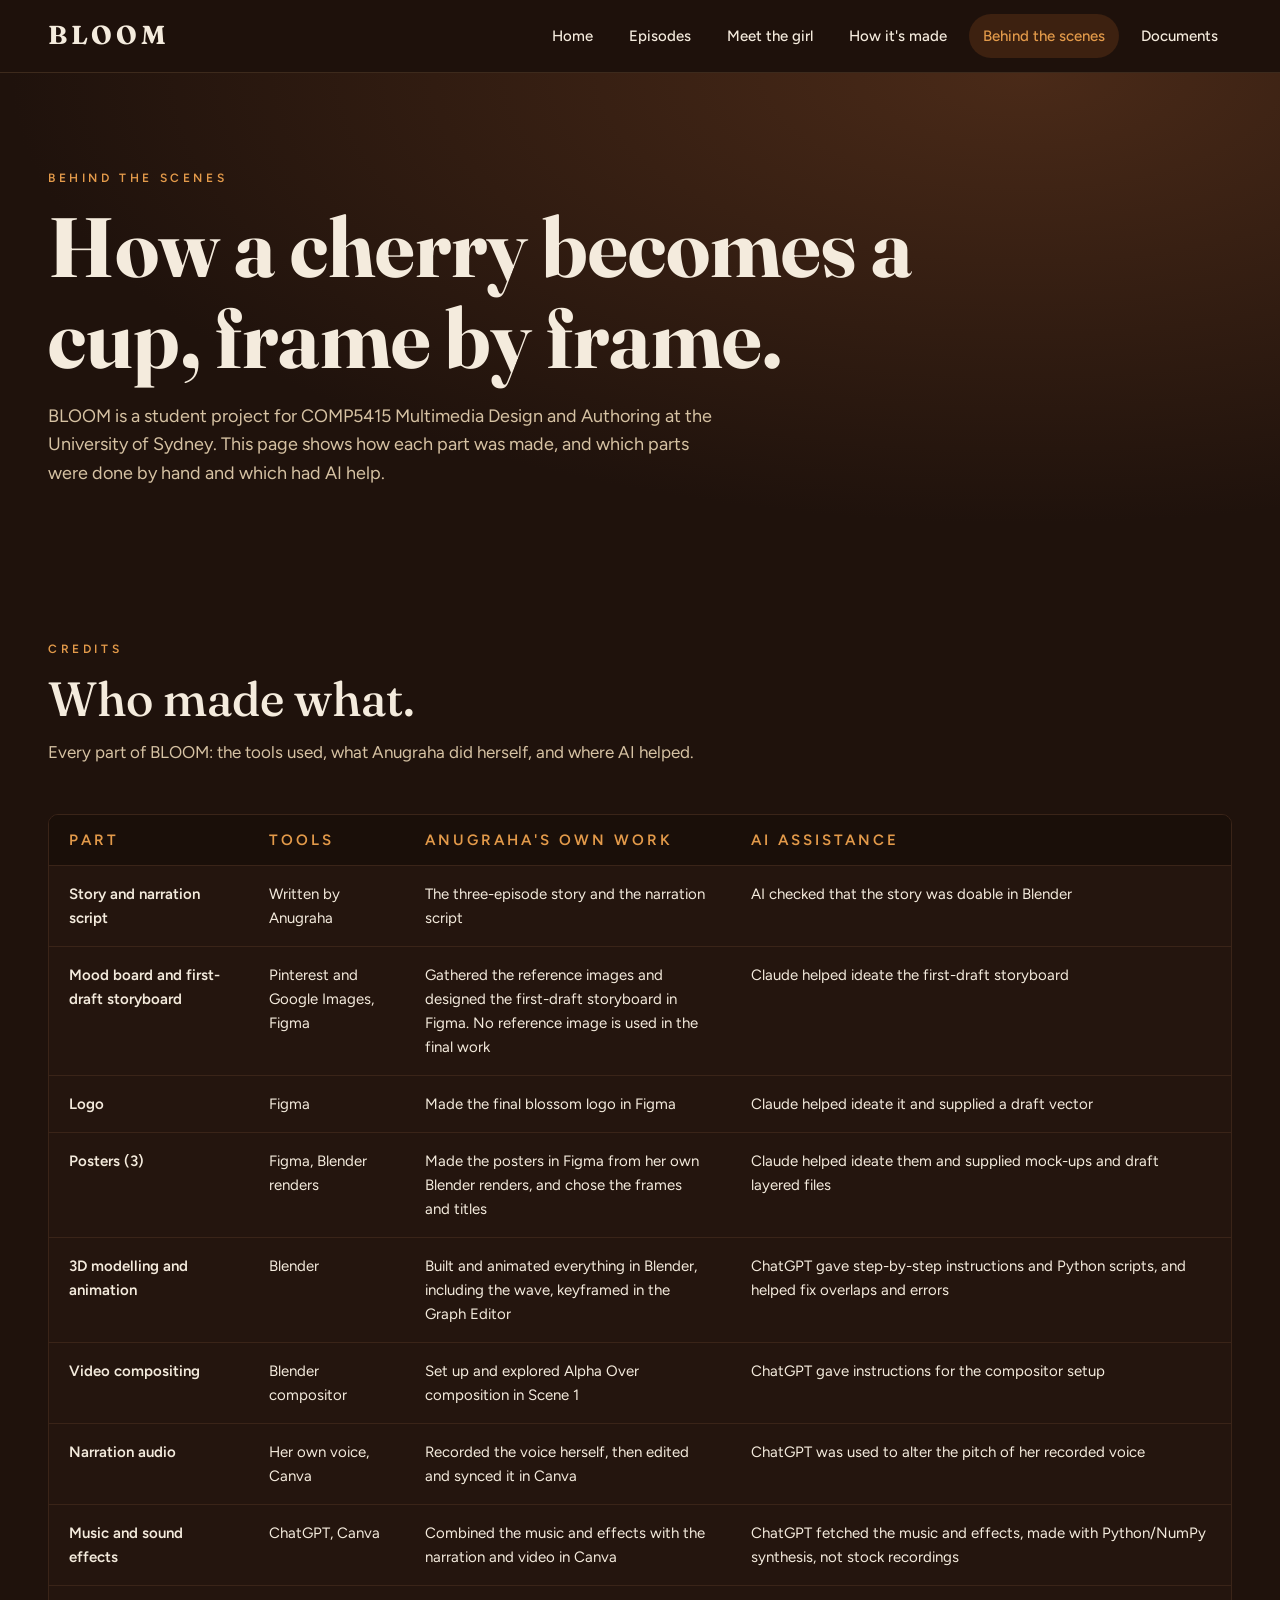
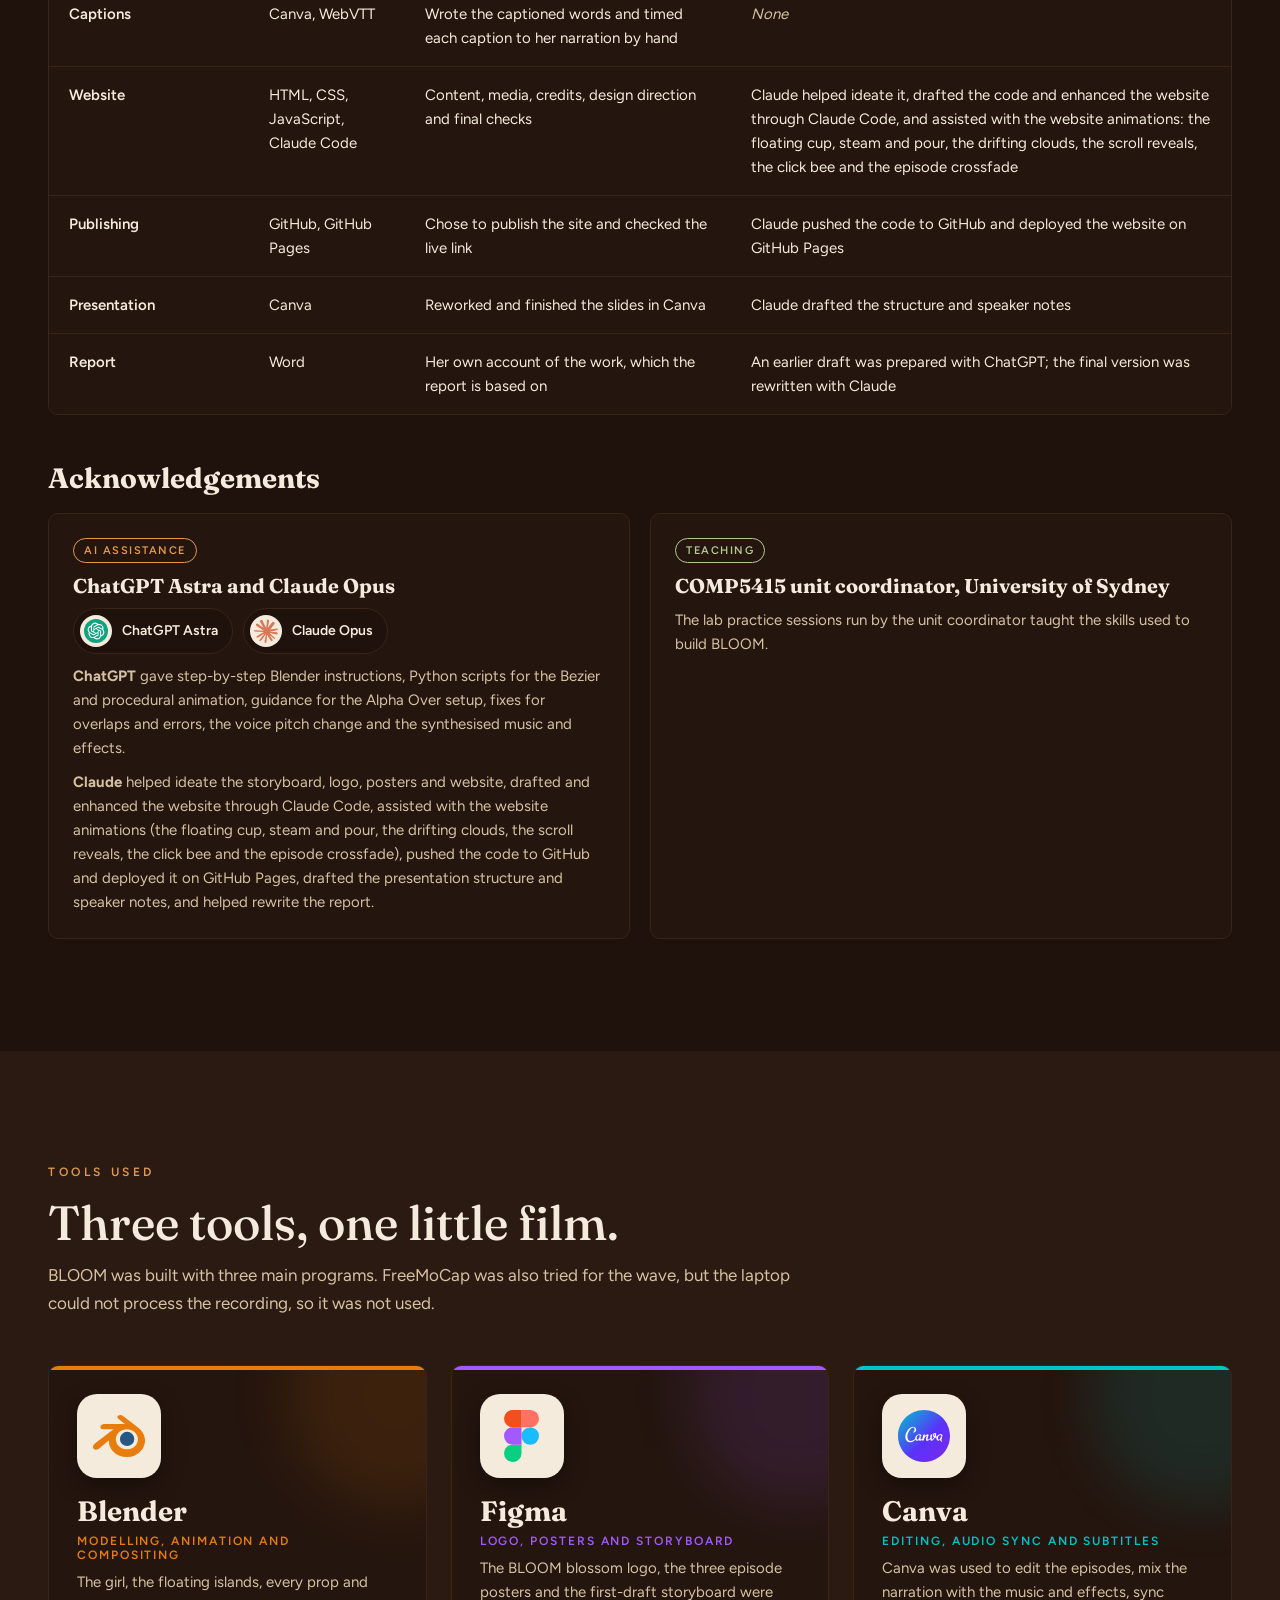
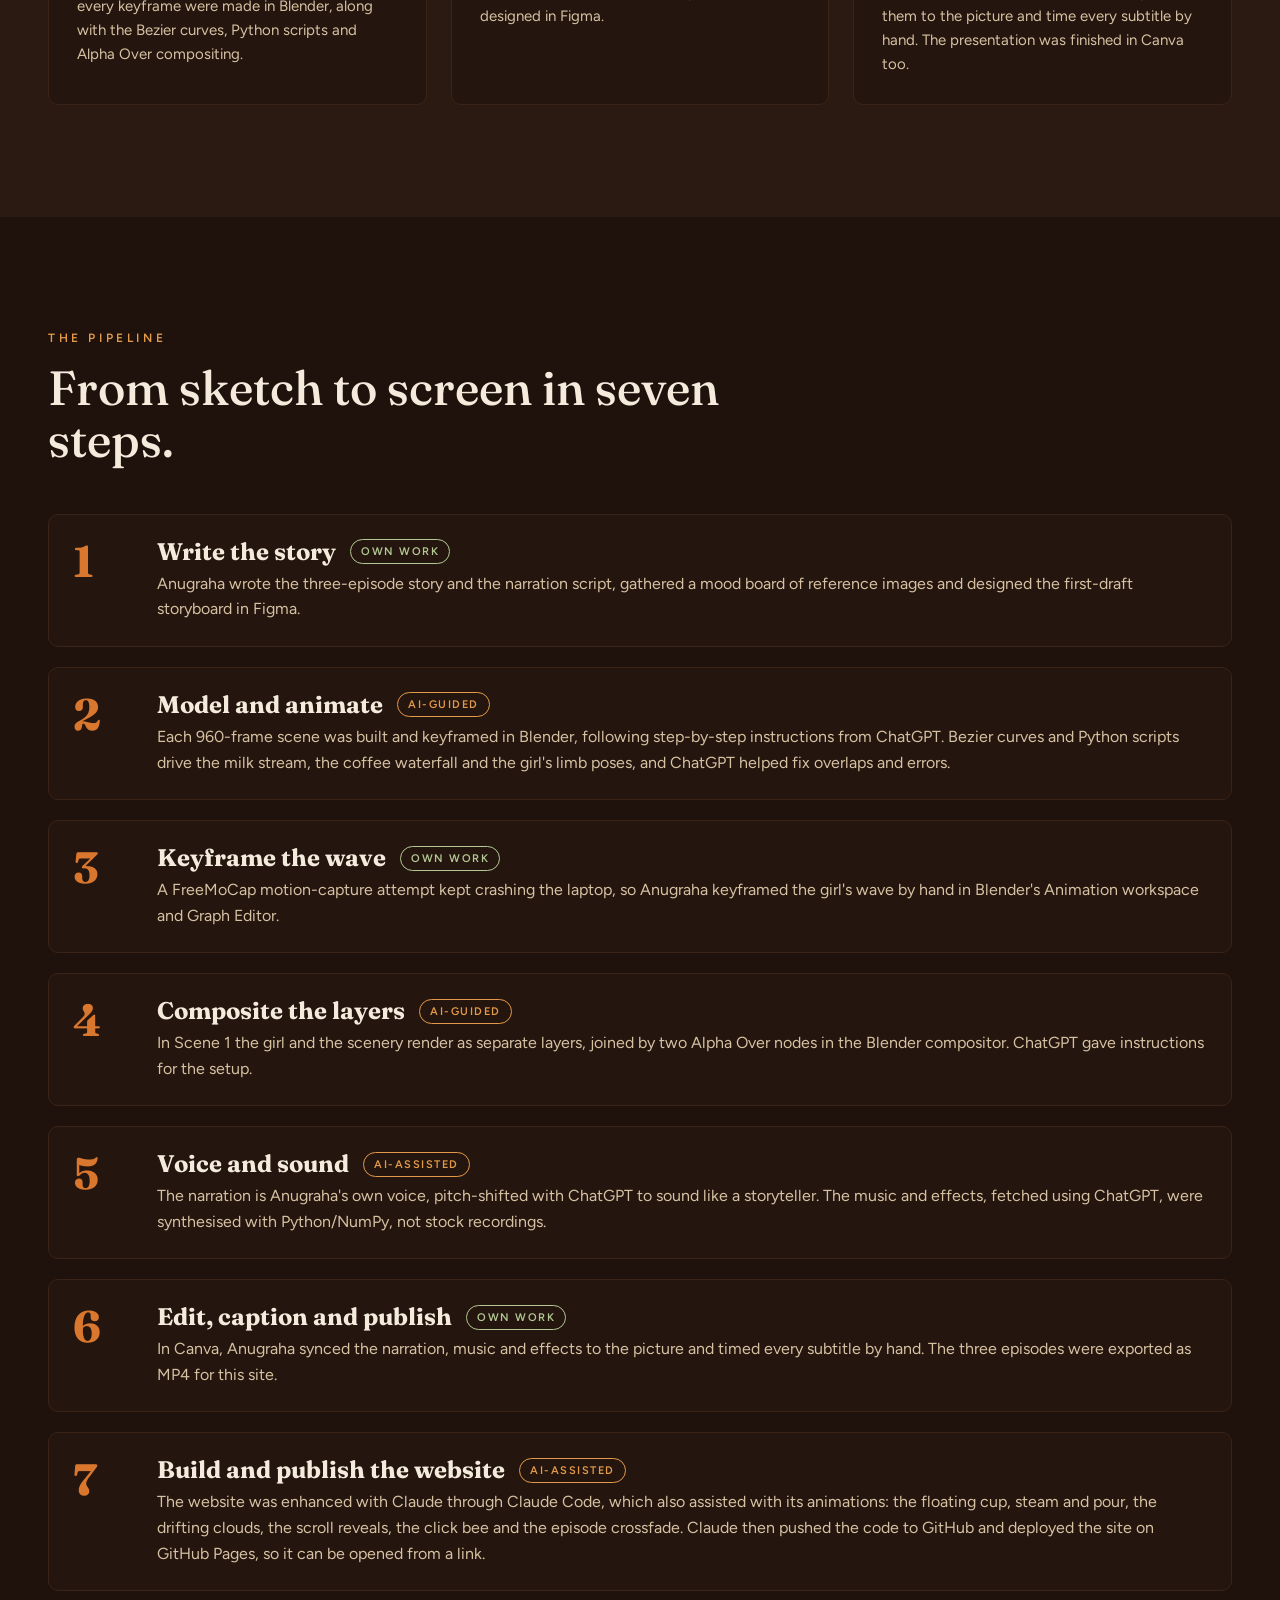
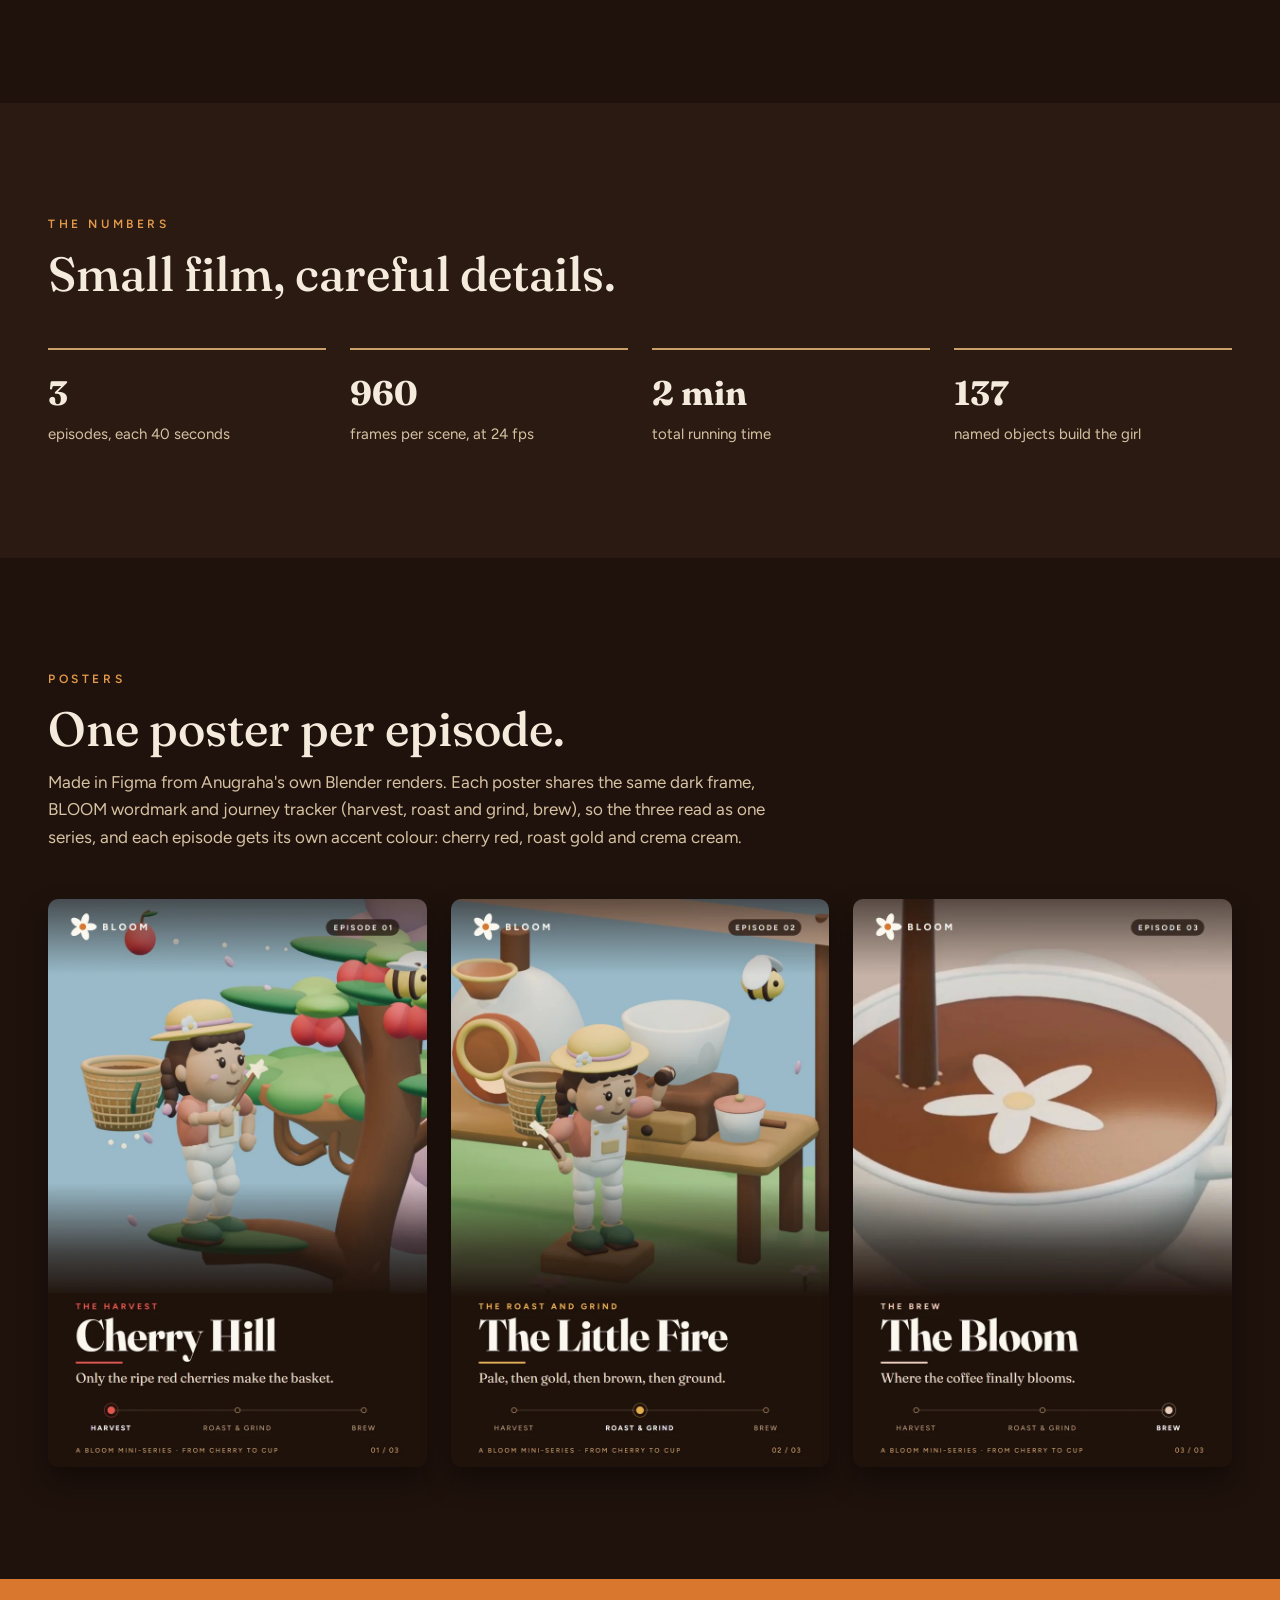
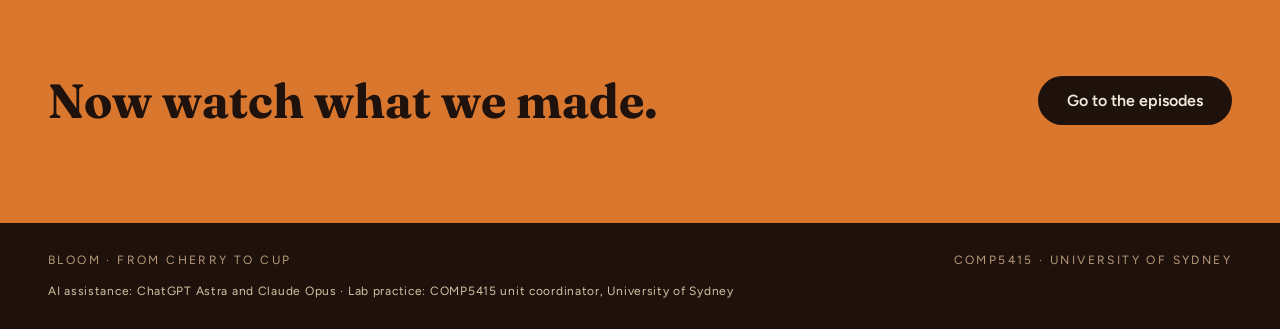
==== commit 251e50c4: "Credit Claude for website enhancement, animations and deployment Behind the scenes: Website row now " ====
--- a/behind-the-scenes.html
+++ b/behind-the-scenes.html
@@ -54,7 +54,8 @@
             <tr><td>Narration audio</td><td>Her own voice, Canva</td><td>Recorded the voice herself, then edited and synced it in Canva</td><td>ChatGPT was used to alter the pitch of her recorded voice</td></tr>
             <tr><td>Music and sound effects</td><td>ChatGPT, Canva</td><td>Combined the music and effects with the narration and video in Canva</td><td>ChatGPT fetched the music and effects, made with Python/NumPy synthesis, not stock recordings</td></tr>
             <tr><td>Captions</td><td>Canva, WebVTT</td><td>Wrote the captioned words and timed each caption to her narration by hand</td><td><span class="none">None</span></td></tr>
-            <tr><td>Website</td><td>HTML, CSS, JavaScript</td><td>Content, media, credits and final checks</td><td>Claude helped ideate it and drafted the code, updated through Claude Code</td></tr>
+            <tr><td>Website</td><td>HTML, CSS, JavaScript, Claude Code</td><td>Content, media, credits, design direction and final checks</td><td>Claude helped ideate it, drafted the code and enhanced the website through Claude Code, and assisted with the website animations: the floating cup, steam and pour, the drifting clouds, the scroll reveals, the click bee and the episode crossfade</td></tr>
+            <tr><td>Publishing</td><td>GitHub, GitHub Pages</td><td>Chose to publish the site and checked the live link</td><td>Claude pushed the code to GitHub and deployed the website on GitHub Pages</td></tr>
             <tr><td>Presentation</td><td>Canva</td><td>Reworked and finished the slides in Canva</td><td>Claude drafted the structure and speaker notes</td></tr>
             <tr><td>Report</td><td>Word</td><td>Her own account of the work, which the report is based on</td><td>An earlier draft was prepared with ChatGPT; the final version was rewritten with Claude</td></tr>
           </tbody>
@@ -72,7 +73,7 @@
               <span class="ai-logo"><img src="assets/images/ai/claude.svg" alt="" width="32" height="32">Claude Opus</span>
             </div>
             <p><strong>ChatGPT</strong> gave step-by-step Blender instructions, Python scripts for the Bezier and procedural animation, guidance for the Alpha Over setup, fixes for overlaps and errors, the voice pitch change and the synthesised music and effects.</p>
-            <p><strong>Claude</strong> helped ideate the storyboard, logo, posters and website, drafted the website code (updated through Claude Code) and the presentation structure and speaker notes, and helped rewrite the report.</p>
+            <p><strong>Claude</strong> helped ideate the storyboard, logo, posters and website, drafted and enhanced the website through Claude Code, assisted with the website animations (the floating cup, steam and pour, the drifting clouds, the scroll reveals, the click bee and the episode crossfade), pushed the code to GitHub and deployed it on GitHub Pages, drafted the presentation structure and speaker notes, and helped rewrite the report.</p>
           </div>
           <div class="ack-item">
             <span class="badge own">Teaching</span>
@@ -119,7 +120,7 @@
     <div class="wrap">
       <div class="section-head reveal">
         <div class="eyebrow">The pipeline</div>
-        <h2 id="steps-title">From sketch to screen in six steps.</h2>
+        <h2 id="steps-title">From sketch to screen in seven steps.</h2>
       </div>
       <ol class="steps">
         <li class="step reveal"><div><h3>Write the story <span class="badge own">Own work</span></h3><p>Anugraha wrote the three-episode story and the narration script, gathered a mood board of reference images and designed the first-draft storyboard in Figma.</p></div></li>
@@ -127,7 +128,8 @@
         <li class="step reveal"><div><h3>Keyframe the wave <span class="badge own">Own work</span></h3><p>A FreeMoCap motion-capture attempt kept crashing the laptop, so Anugraha keyframed the girl's wave by hand in Blender's Animation workspace and Graph Editor.</p></div></li>
         <li class="step reveal"><div><h3>Composite the layers <span class="badge ai">AI-guided</span></h3><p>In Scene 1 the girl and the scenery render as separate layers, joined by two Alpha Over nodes in the Blender compositor. ChatGPT gave instructions for the setup.</p></div></li>
         <li class="step reveal"><div><h3>Voice and sound <span class="badge ai">AI-assisted</span></h3><p>The narration is Anugraha's own voice, pitch-shifted with ChatGPT to sound like a storyteller. The music and effects, fetched using ChatGPT, were synthesised with Python/NumPy, not stock recordings.</p></div></li>
-        <li class="step reveal"><div><h3>Edit, caption and publish <span class="badge own">Own work</span></h3><p>In Canva, Anugraha synced the narration, music and effects to the picture and timed every subtitle by hand. The three episodes were exported as MP4 and placed on this site.</p></div></li>
+        <li class="step reveal"><div><h3>Edit, caption and publish <span class="badge own">Own work</span></h3><p>In Canva, Anugraha synced the narration, music and effects to the picture and timed every subtitle by hand. The three episodes were exported as MP4 for this site.</p></div></li>
+        <li class="step reveal"><div><h3>Build and publish the website <span class="badge ai">AI-assisted</span></h3><p>The website was enhanced with Claude through Claude Code, which also assisted with its animations: the floating cup, steam and pour, the drifting clouds, the scroll reveals, the click bee and the episode crossfade. Claude then pushed the code to GitHub and deployed the site on GitHub Pages, so it can be opened from a link.</p></div></li>
       </ol>
     </div>
   </section>
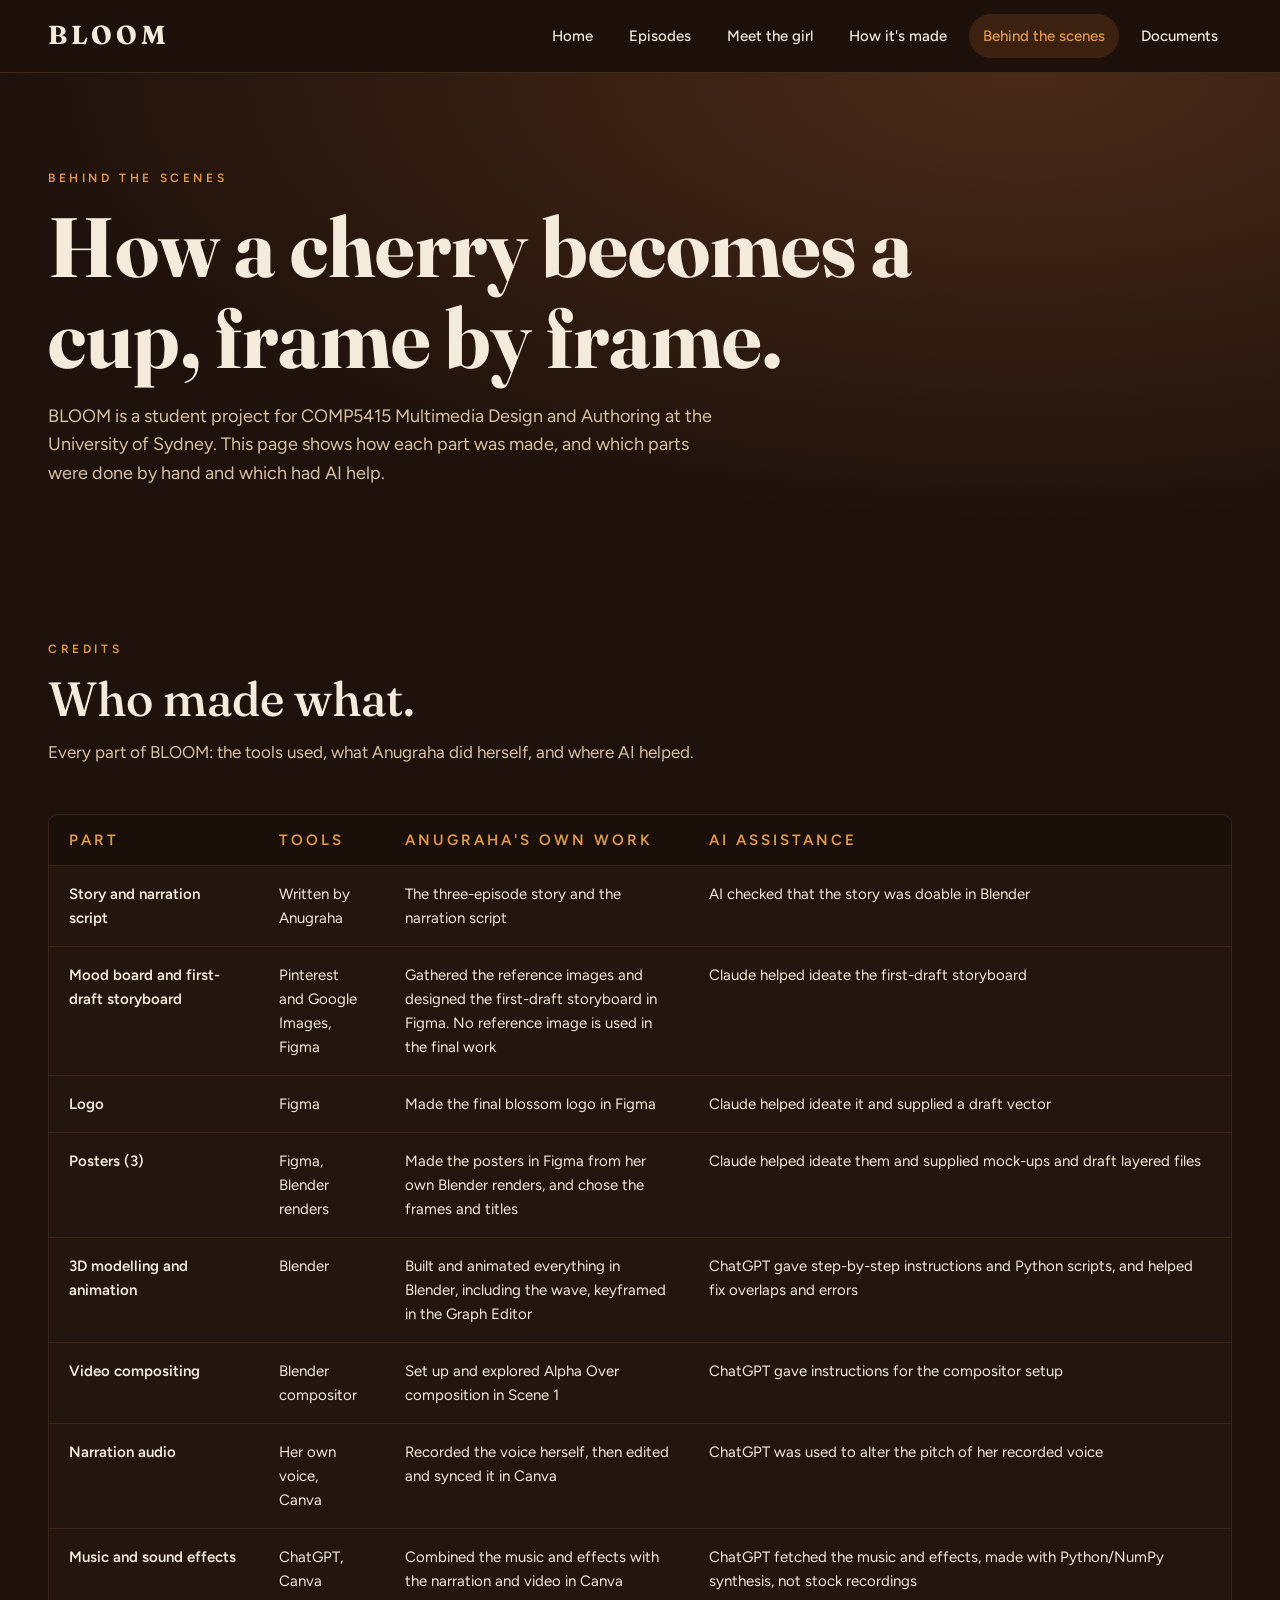
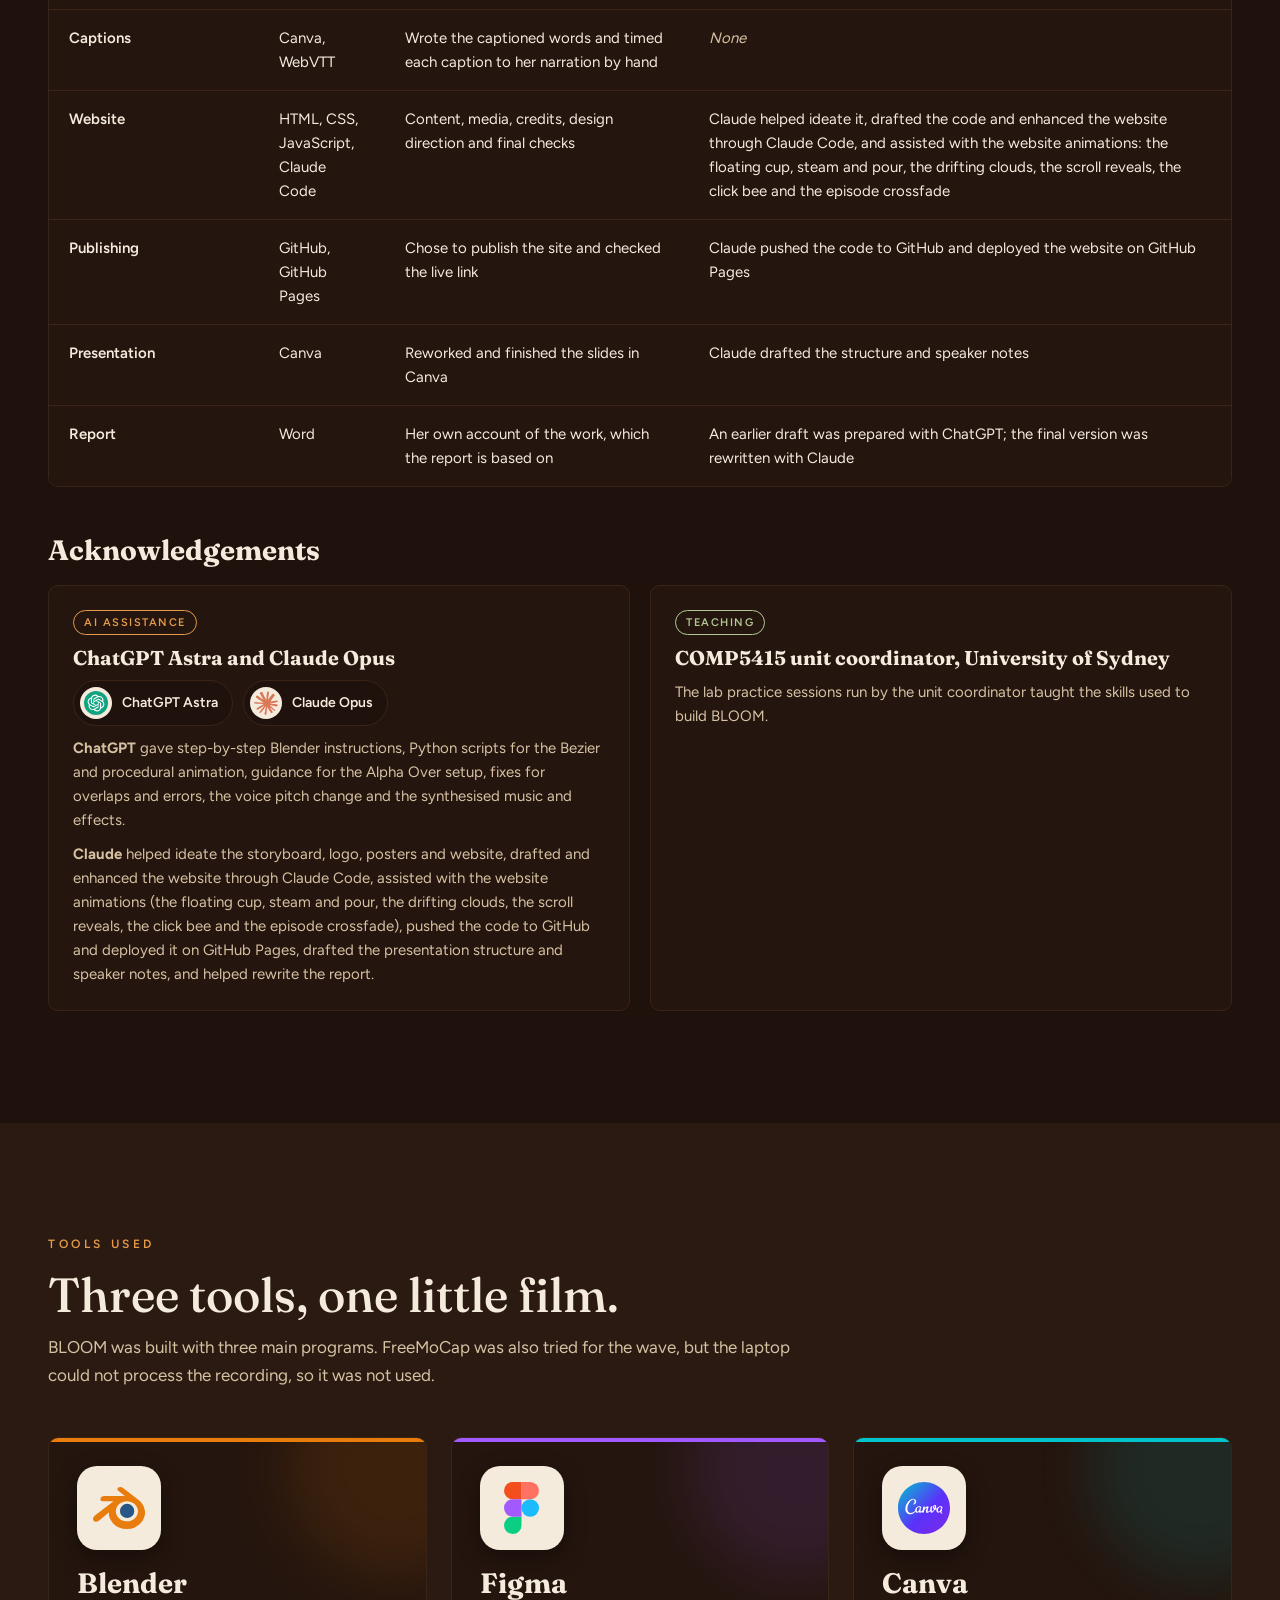
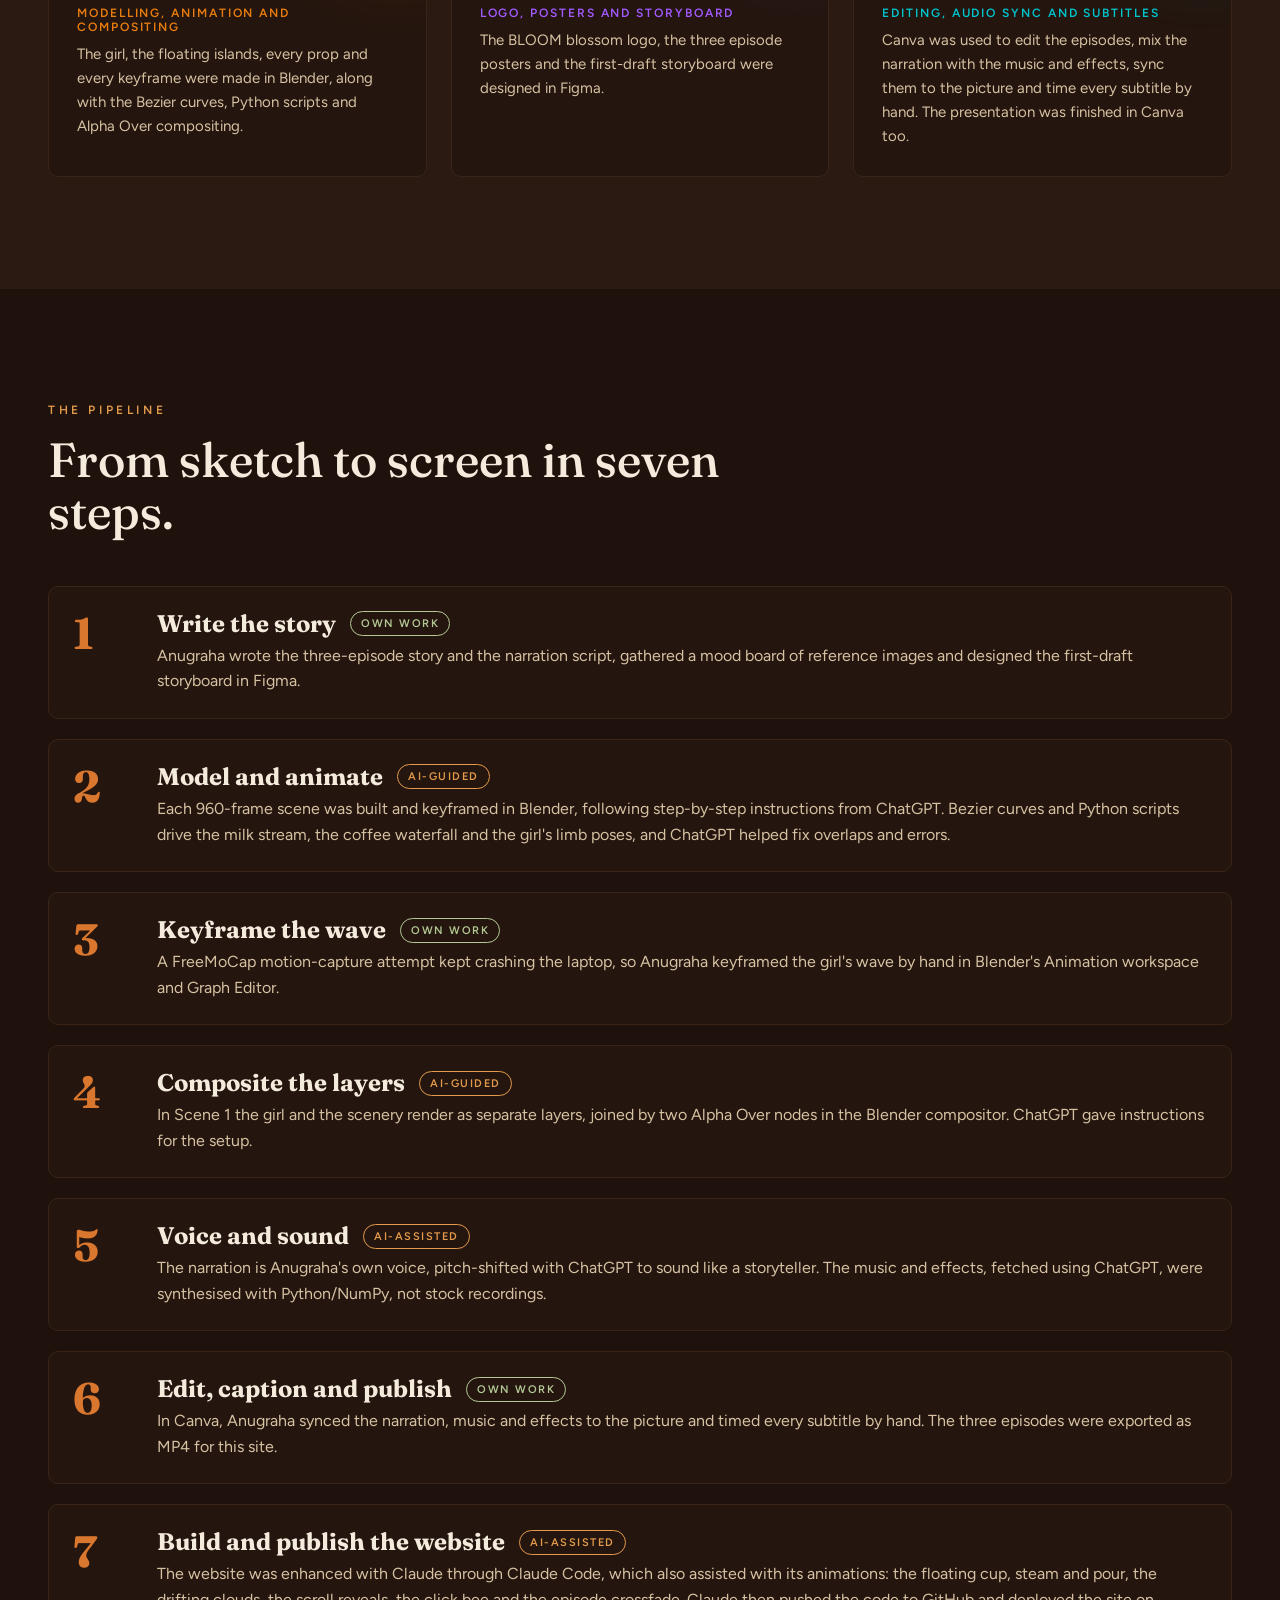
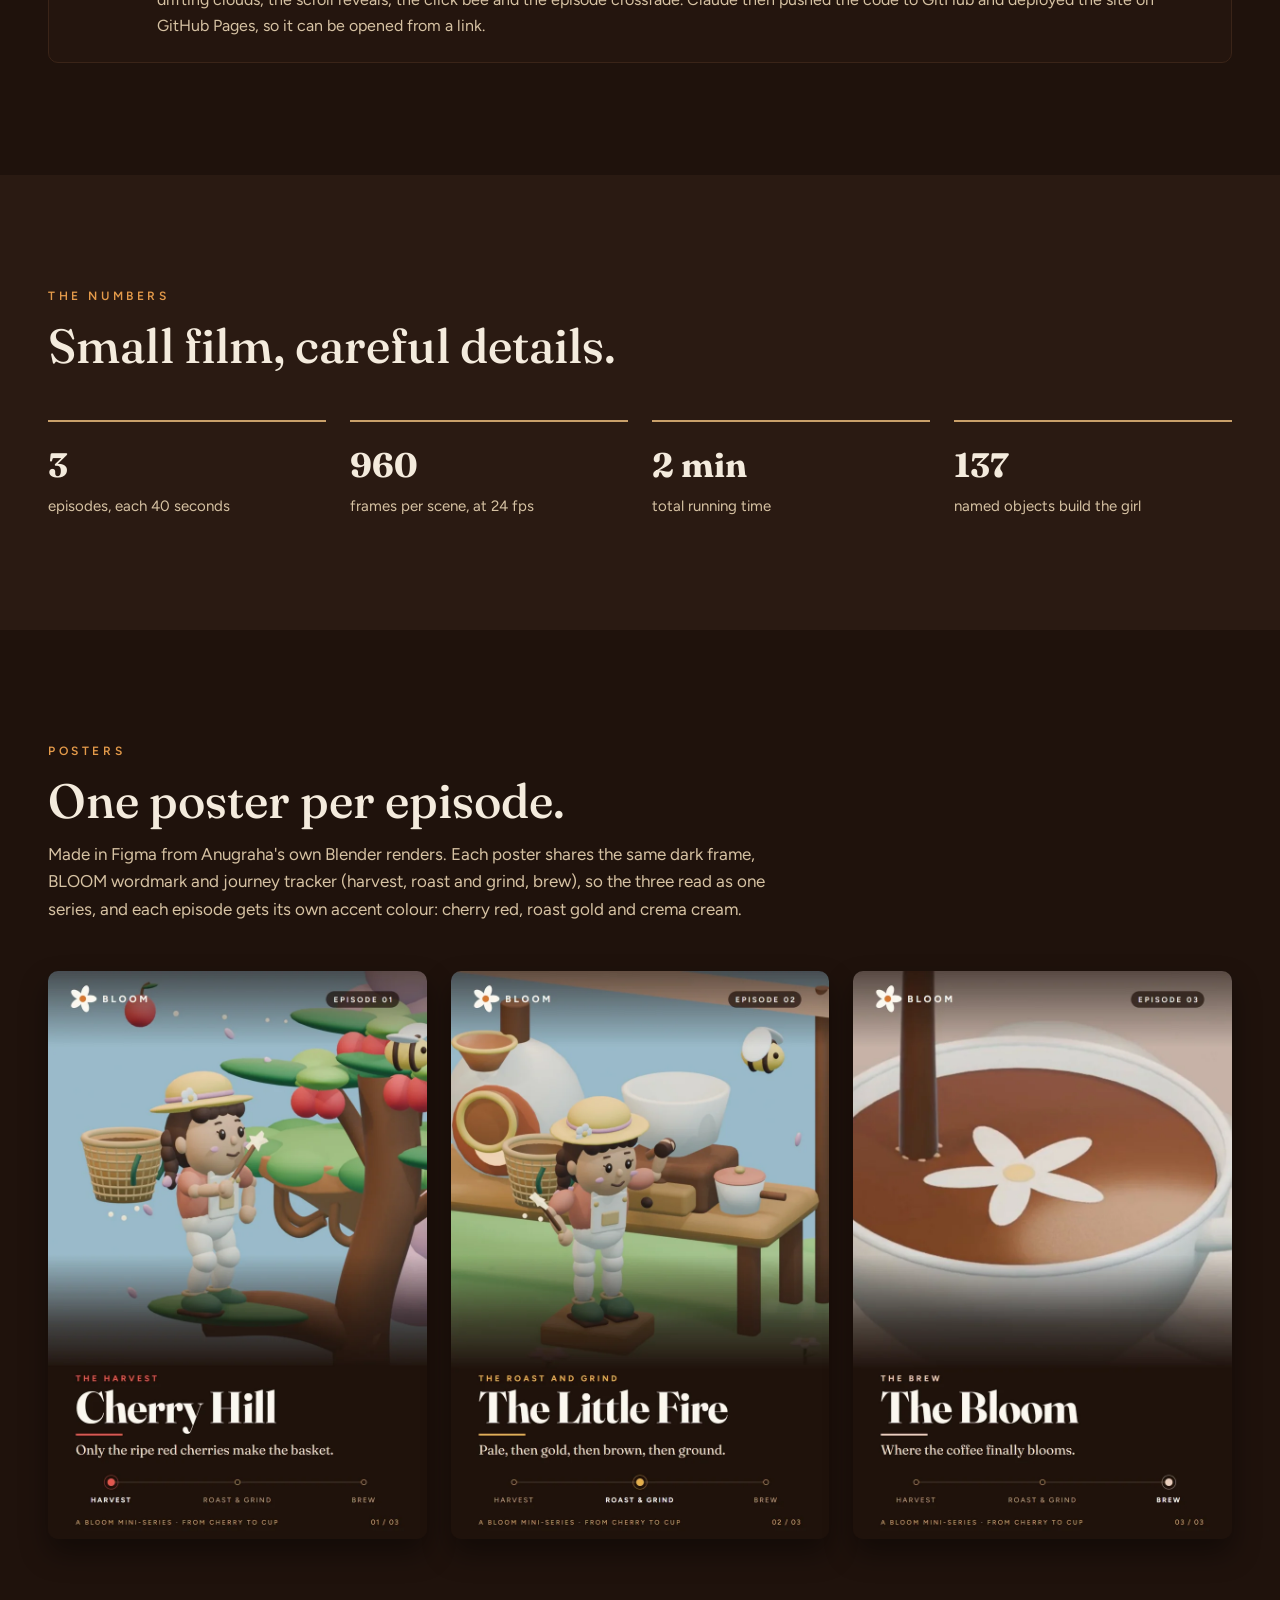
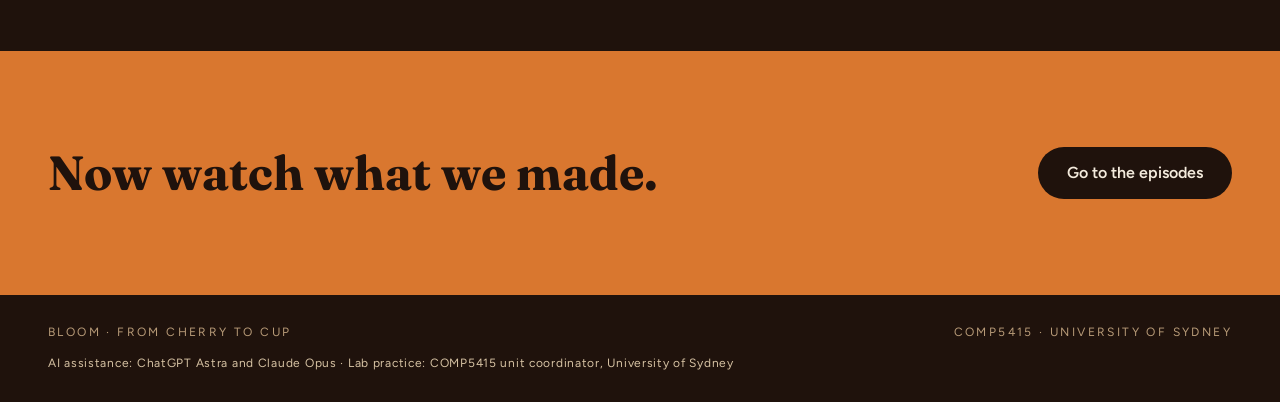
==== commit cc8d7f65: "responsive added" ====
--- a/behind-the-scenes.html
+++ b/behind-the-scenes.html
@@ -2,7 +2,7 @@
 <html lang="en" class="no-js">
 <head>
 <meta charset="utf-8">
-<meta name="viewport" content="width=device-width,initial-scale=1">
+<meta name="viewport" content="width=device-width,initial-scale=1,viewport-fit=cover">
 <title>Behind the scenes — BLOOM</title>
 <meta name="description" content="How BLOOM was made: Blender modelling, animation and Alpha Over compositing, Figma logo and posters, Canva editing and subtitles, narration in Anugraha's own voice, and exactly where AI helped.">
 <link rel="icon" href="assets/images/favicon.svg" type="image/svg+xml">
@@ -14,7 +14,8 @@
 <header class="site-header">
   <div class="wrap">
     <a class="brand" href="index.html" aria-label="BLOOM home">BLOOM</a>
-    <nav class="nav" aria-label="Main">
+    <button class="nav-toggle" type="button" aria-controls="main-nav" aria-expanded="false">Menu</button>
+    <nav class="nav" id="main-nav" aria-label="Main">
       <a href="index.html">Home</a>
       <a href="index.html#episodes">Episodes</a>
       <a href="index.html#girl">Meet the girl</a>
@@ -41,7 +42,7 @@
         <h2 id="who-title">Who made what.</h2>
         <p>Every part of BLOOM: the tools used, what Anugraha did herself, and where AI helped.</p>
       </div>
-      <div class="table-wrap reveal">
+      <div class="table-wrap reveal" role="region" aria-labelledby="who-title" tabindex="0">
         <table aria-label="Who made each part of BLOOM">
           <thead><tr><th scope="col">Part</th><th scope="col">Tools</th><th scope="col">Anugraha's own work</th><th scope="col">AI assistance</th></tr></thead>
           <tbody>
--- a/css/style.css
+++ b/css/style.css
@@ -7,11 +7,14 @@
   --cream:#F4EBDD; --muted:#D6C2A3; --kraft:#C9A06A; --ember:#D9772F; --ember-light:#E39A4A;
   --leaf:#4F7A3F; --sage:#B3C894; --cherry:#C8352E; --sky:#9AB9C9;
   --serif:"Fraunces",Georgia,serif; --sans:"Figtree",system-ui,sans-serif;
-  --gutter:clamp(20px,4vw,48px); --max:1280px; --radius:10px;
+  --gutter:clamp(16px,4vw,48px); --max:1280px; --radius:10px;
+  --page-left:max(var(--gutter),env(safe-area-inset-left,0px));
+  --page-right:max(var(--gutter),env(safe-area-inset-right,0px));
+  --header-height:76px;
 }
 *,*::before,*::after{box-sizing:border-box}
-html{scroll-behavior:smooth;scroll-padding-top:84px}
-body{margin:0;background:var(--espresso);color:var(--cream);font-family:var(--sans);line-height:1.6;-webkit-font-smoothing:antialiased}
+html{scroll-behavior:smooth;scroll-padding-top:calc(var(--header-height) + 16px);-webkit-text-size-adjust:100%;text-size-adjust:100%}
+body{margin:0;background:var(--espresso);color:var(--cream);font-family:var(--sans);line-height:1.6;-webkit-font-smoothing:antialiased;overflow-wrap:anywhere}
 img,video,svg{max-width:100%;display:block}
 a{color:inherit;text-decoration:none}
 h1,h2,h3{font-family:var(--serif);margin:0;line-height:1.08}
@@ -19,32 +22,35 @@
 :focus-visible{outline:3px solid var(--ember-light);outline-offset:3px;border-radius:4px}
 .skip{position:absolute;left:-999px;top:8px;background:var(--cream);color:var(--espresso);padding:10px 16px;border-radius:6px;z-index:100;font-weight:600}
 .skip:focus{left:8px}
-.wrap{max-width:var(--max);margin:0 auto;padding:0 var(--gutter)}
+.wrap{width:100%;max-width:var(--max);margin:0 auto;padding:0 var(--gutter);padding-left:var(--page-left);padding-right:var(--page-right)}
+.wrap>*,.split>*,.rail>*,.cards>*,.docs>*,.tools>*,.player-top>*{min-width:0}
 .eyebrow{font-size:12px;letter-spacing:.3em;color:var(--ember-light);font-weight:600;text-transform:uppercase}
 
 /* Header */
-.site-header{position:sticky;top:0;z-index:50;background:rgba(31,18,12,.88);backdrop-filter:blur(10px);border-bottom:1px solid rgba(201,160,106,.18)}
+.site-header{position:sticky;top:0;z-index:50;background:rgba(31,18,12,.96);-webkit-backdrop-filter:blur(10px);backdrop-filter:blur(10px);border-bottom:1px solid rgba(201,160,106,.18);padding-top:env(safe-area-inset-top,0px)}
 .site-header .wrap{display:flex;flex-wrap:wrap;align-items:center;justify-content:space-between;gap:8px 24px;padding-top:14px;padding-bottom:14px}
 .brand{font-family:var(--serif);font-weight:700;font-size:26px;letter-spacing:.14em}
+.nav-toggle{display:none;align-items:center;justify-content:center;min-height:44px;padding:8px 18px;border:1px solid #8A6A4C;border-radius:999px;background:transparent;color:var(--cream);font:600 15px var(--sans);cursor:pointer}
+.nav-toggle[aria-expanded="true"]{background:rgba(217,119,47,.16);border-color:var(--ember);color:var(--ember-light)}
 .nav{display:flex;flex-wrap:wrap;gap:4px 8px;font-size:15px;font-weight:500}
 .nav a{padding:10px 14px;border-radius:999px;transition:color .2s,background .2s;min-height:44px;display:inline-flex;align-items:center}
 .nav a:hover,.nav a:focus-visible{color:var(--ember-light);background:rgba(217,119,47,.10)}
 .nav a[aria-current]{background:rgba(217,119,47,.16);color:var(--ember-light)}
 
 /* Buttons */
-.btn{display:inline-flex;align-items:center;gap:10px;min-height:48px;padding:14px 28px;border-radius:999px;font:600 16px var(--sans);border:1.5px solid transparent;cursor:pointer;transition:transform .2s,background .2s}
+.btn{display:inline-flex;align-items:center;justify-content:center;gap:10px;max-width:100%;min-width:0;min-height:48px;padding:14px 28px;border-radius:999px;font:600 16px var(--sans);line-height:1.4;text-align:center;white-space:normal;border:1.5px solid transparent;cursor:pointer;transition:transform .2s,background .2s}
 .btn:hover{transform:translateY(-2px)}
 .btn-primary{background:var(--ember);color:var(--espresso)}
 .btn-primary:hover{background:var(--ember-light)}
 .btn-ghost{background:transparent;color:var(--cream);border-color:#8A6A4C}
 .btn-ghost:hover{border-color:var(--cream)}
-.btn svg{width:14px;height:16px}
+.btn svg{width:14px;height:16px;flex:none}
 
 /* Hero */
 .hero{position:relative;overflow:hidden;background:radial-gradient(ellipse at 66% 46%,#6A3A1E 0%,#3A2216 42%,var(--espresso) 78%)}
-.hero .wrap{position:relative;z-index:2;display:grid;grid-template-columns:minmax(0,1fr) minmax(0,1.25fr);gap:24px;align-items:center;min-height:min(86vh,780px);padding-top:32px;padding-bottom:96px}
+.hero .wrap{position:relative;z-index:2;display:grid;grid-template-columns:minmax(0,1fr) minmax(0,1.25fr);gap:24px;align-items:center;min-height:min(86vh,780px);min-height:min(86svh,780px);padding-top:32px;padding-bottom:96px}
 .hero-copy{display:flex;flex-direction:column;gap:20px;max-width:520px}
-.hero h1{font-size:clamp(72px,12vw,136px);font-weight:700;letter-spacing:.01em;line-height:.92}
+.hero h1{font-size:clamp(4rem,9vw,7.5rem);font-weight:700;letter-spacing:.01em;line-height:.92;overflow-wrap:normal}
 .hero .tagline{font-family:var(--serif);font-style:italic;font-size:clamp(20px,2.4vw,28px)}
 .hero .lede{color:var(--muted);font-size:17px;max-width:440px}
 .hero-actions{display:flex;flex-wrap:wrap;gap:14px;margin-top:6px}
@@ -77,7 +83,7 @@
 .alt{background:var(--espresso-2)}
 
 /* Episodes (streaming-style rail) */
-.billboard{position:relative;border-radius:var(--radius);overflow:hidden;min-height:420px;display:flex;align-items:flex-end;margin-top:48px;background:#2A1A12;scroll-margin-top:96px}
+.billboard{position:relative;border-radius:var(--radius);overflow:hidden;min-height:420px;display:flex;align-items:flex-end;margin-top:48px;background:#2A1A12}
 .billboard img{position:absolute;inset:0;width:100%;height:100%;object-fit:cover;object-position:60% 40%}
 .billboard .bb-img{opacity:0;transform:scale(1.04);transition:opacity .6s ease,transform 1.2s cubic-bezier(.2,.8,.2,1)}
 .billboard .bb-img.is-active{opacity:1;transform:none}
@@ -88,7 +94,7 @@
 .bb-dots i{width:10px;height:10px;border-radius:999px;background:rgba(244,235,221,.35);transition:width .3s,background .3s}
 .bb-dots i.is-active{width:28px;background:var(--ember)}
 .billboard::after{content:"";position:absolute;inset:0;background:linear-gradient(90deg,rgba(20,10,6,.94) 0%,rgba(20,10,6,.68) 42%,rgba(20,10,6,0) 85%),linear-gradient(0deg,rgba(20,10,6,.8) 0%,rgba(20,10,6,0) 40%)}
-.billboard .inner{position:relative;z-index:2;padding:clamp(24px,5vw,56px);display:flex;flex-direction:column;gap:14px;max-width:560px}
+.billboard .inner{position:relative;z-index:2;padding:clamp(24px,5vw,56px);padding-bottom:64px;display:flex;flex-direction:column;gap:14px;min-width:0;max-width:560px}
 .billboard h3{font-size:clamp(36px,5vw,60px);font-weight:700}
 .billboard p{color:#E6D5BA;font-size:17px}
 .rail-title{font-family:var(--serif);font-weight:500;font-size:28px;margin-bottom:22px;display:flex;align-items:baseline;justify-content:space-between;gap:16px;flex-wrap:wrap}
@@ -106,7 +112,7 @@
 .ep.is-active .ep-now{opacity:1;transform:none}
 .ep-link{cursor:pointer;background:none;border:0;padding:0;margin:0;font:inherit;color:inherit}
 .ep-body{padding:18px 20px 24px;display:flex;flex-direction:column;gap:8px;flex:1}
-.ep-meta{display:flex;justify-content:space-between;gap:12px;font-size:13px;color:#B89B78;letter-spacing:.06em}
+.ep-meta{display:flex;flex-wrap:wrap;justify-content:space-between;gap:4px 12px;font-size:13px;color:#B89B78;letter-spacing:.06em}
 .ep h3{font-size:26px;font-weight:700}
 .ep p{color:#CDB79A;font-size:15px;line-height:1.55}
 .ep-link{position:absolute;inset:0;z-index:2;border-radius:var(--radius)}
@@ -135,22 +141,22 @@
 .cta .wrap{display:flex;flex-wrap:wrap;align-items:center;justify-content:space-between;gap:28px}
 .cta h2{font-weight:700;font-size:clamp(34px,4.6vw,48px)}
 .cta .btn{background:var(--espresso);color:var(--cream)}
-.site-footer{padding:28px 0;font-size:12px;letter-spacing:.2em;color:#B89B78;background:var(--espresso)}
+.site-footer{padding:28px 0;padding-bottom:max(28px,env(safe-area-inset-bottom,0px));font-size:12px;letter-spacing:.2em;color:#B89B78;background:var(--espresso)}
 .site-footer .wrap{display:flex;flex-wrap:wrap;justify-content:space-between;gap:12px}
 
 /* Video dialog */
-dialog.player{width:min(1100px,94vw);max-height:94vh;padding:0;border:0;border-radius:14px;background:var(--espresso-3);color:var(--cream);box-shadow:0 30px 80px rgba(0,0,0,.7);overflow:hidden}
+dialog.player{position:fixed;inset:0;margin:auto;width:min(1100px,94%);max-width:calc(100% - 24px);max-width:calc(100% - 2 * max(12px,env(safe-area-inset-left,0px),env(safe-area-inset-right,0px)));max-height:calc(100vh - 32px);max-height:calc(100dvh - 2 * max(16px,env(safe-area-inset-top,0px),env(safe-area-inset-bottom,0px)));padding:0;border:0;border-radius:14px;background:var(--espresso-3);color:var(--cream);box-shadow:0 30px 80px rgba(0,0,0,.7);overflow-y:auto;overscroll-behavior:contain}
 dialog.player::backdrop{background:rgba(10,5,3,.82);backdrop-filter:blur(4px)}
-.player-top{display:flex;align-items:center;justify-content:space-between;gap:16px;padding:14px 20px}
+.player-top{position:sticky;top:0;z-index:3;background:var(--espresso-3);display:flex;align-items:center;justify-content:space-between;gap:16px;padding:14px 20px}
 .player-top h2{font-size:22px;font-weight:700}
 .player-top .eyebrow{display:block;margin-bottom:4px}
 .close{all:unset;cursor:pointer;width:44px;height:44px;border-radius:50%;display:grid;place-items:center;background:rgba(244,235,221,.12);font-size:22px;line-height:1;flex:none}
 .close:hover{background:rgba(244,235,221,.24)}
 .close:focus-visible{outline:3px solid var(--ember-light)}
-.player video{width:100%;aspect-ratio:16/9;background:#000;display:block}
+.player video{width:100%;height:auto;max-height:60vh;max-height:60dvh;aspect-ratio:16/9;object-fit:contain;background:#000;display:block}
 .player-bottom{display:flex;flex-wrap:wrap;gap:12px;align-items:center;justify-content:space-between;padding:14px 20px 18px}
 .queue{display:flex;flex-wrap:wrap;gap:8px}
-.queue button{font:600 14px var(--sans);color:var(--cream);background:rgba(244,235,221,.1);border:1.5px solid transparent;border-radius:999px;padding:10px 16px;min-height:44px;cursor:pointer}
+.queue button{max-width:100%;font:600 14px var(--sans);color:var(--cream);background:rgba(244,235,221,.1);border:1.5px solid transparent;border-radius:999px;padding:10px 16px;min-height:44px;cursor:pointer}
 .queue button[aria-current="true"]{background:var(--ember);color:var(--espresso)}
 .queue button:hover{border-color:var(--kraft)}
 .player-note{font-size:13px;color:#B89B78}
@@ -166,7 +172,7 @@
 .step p{color:var(--muted);font-size:16px}
 .badge{font:600 11px var(--sans);letter-spacing:.14em;text-transform:uppercase;padding:5px 10px;border-radius:999px;border:1.5px solid}
 .badge.own{color:var(--sage);border-color:var(--sage)}.badge.ai{color:var(--ember-light);border-color:var(--ember-light)}
-.table-wrap{overflow-x:auto;border-radius:var(--radius);border:1px solid #3A2418}
+.table-wrap{max-width:100%;overflow-x:auto;overscroll-behavior-x:contain;border-radius:var(--radius);border:1px solid #3A2418}
 table{border-collapse:collapse;width:100%;min-width:760px;background:#24150E}
 th,td{text-align:left;padding:16px 20px;vertical-align:top;border-bottom:1px solid #3A2418;font-size:16px}
 th{font:600 12px var(--sans);letter-spacing:.2em;text-transform:uppercase;color:var(--ember-light);background:#1A0F09}
@@ -211,7 +217,7 @@
 .doc:hover{border-color:var(--ember);transform:translateY(-4px)}
 .doc-icon{width:64px;height:64px;border-radius:16px;background:rgba(217,119,47,.14);color:var(--ember-light);display:grid;place-items:center}
 .doc-icon svg{width:34px;height:34px}
-.doc-body{display:flex;flex-direction:column;gap:8px}
+.doc-body{display:flex;flex-direction:column;gap:8px;min-width:0;overflow-wrap:anywhere}
 .doc-meta{font:600 12px var(--sans);letter-spacing:.16em;text-transform:uppercase;color:var(--ember-light)}
 .doc h3{font-size:26px;font-weight:700}
 .doc p{color:var(--muted);font-size:15px}
@@ -244,8 +250,8 @@
 .tool p:last-child{color:var(--muted);font-size:15px}
 .made-with{margin-top:40px;display:flex;flex-wrap:wrap;align-items:center;gap:12px 14px}
 .made-with-label{font:600 12px var(--sans);letter-spacing:.3em;text-transform:uppercase;color:var(--ember-light);margin-right:6px}
-.made-with-item{display:inline-flex;align-items:center;gap:10px;padding:8px 16px 8px 8px;border-radius:999px;background:#24150E;border:1px solid #3A2418;font-weight:600}
-.made-with-item img{width:32px;height:32px;padding:4px;border-radius:50%;background:#F4EBDD;object-fit:contain}
+.made-with-item{display:inline-flex;flex-wrap:wrap;align-items:center;gap:4px 10px;max-width:100%;padding:8px 16px 8px 8px;border-radius:24px;background:#24150E;border:1px solid #3A2418;font-weight:600}
+.made-with-item img{width:32px;height:32px;flex:none;padding:4px;border-radius:50%;background:#F4EBDD;object-fit:contain}
 .made-with-item small{font-weight:400;color:var(--muted);font-size:13px}
 @media (prefers-reduced-motion:reduce){
   html{scroll-behavior:auto}
@@ -258,24 +264,56 @@
 }
 
 /* Responsive */
+@media (max-width:1100px){
+  .nav{width:100%;gap:4px}
+  html:not(.no-js) .nav-toggle{display:inline-flex}
+  html:not(.no-js) .nav{display:none;position:absolute;top:100%;left:0;right:0;width:auto;flex-direction:column;flex-wrap:nowrap;align-items:stretch;max-height:calc(100vh - var(--header-height));max-height:calc(100dvh - var(--header-height));overflow-y:auto;overscroll-behavior:contain;padding:12px var(--gutter) max(16px,env(safe-area-inset-bottom,0px));padding-left:var(--page-left);padding-right:var(--page-right);background:var(--espresso);border-bottom:1px solid #4A3322;box-shadow:0 12px 24px rgba(0,0,0,.25)}
+  html:not(.no-js) .nav.is-open{display:flex}
+  .no-js .site-header{position:relative}
+  html.no-js{scroll-padding-top:16px}
+}
 @media (max-width:960px){
   .hero .wrap{grid-template-columns:1fr;min-height:0;padding-bottom:120px}
   .hero-copy{max-width:none}
-  .tools,.ack-grid,.docs{grid-template-columns:1fr}
-  .rail{grid-template-columns:repeat(3,minmax(240px,1fr));overflow-x:auto;scroll-snap-type:x mandatory;padding-bottom:16px;margin:0 calc(var(--gutter) * -1);padding-left:var(--gutter);padding-right:var(--gutter)}
+  .hero h1{font-size:clamp(3rem,17vw,8.5rem)}
+  .tools,.docs{grid-template-columns:repeat(2,minmax(0,1fr))}
+  .doc{grid-template-columns:1fr;padding:24px}
+  .rail{grid-template-columns:repeat(3,minmax(240px,1fr));overflow-x:auto;overscroll-behavior-x:contain;scroll-snap-type:x proximity;scroll-padding-left:var(--page-left);scroll-padding-right:var(--page-right);padding-top:12px;padding-bottom:16px;margin-left:calc(var(--page-left) * -1);margin-right:calc(var(--page-right) * -1);padding-left:var(--page-left);padding-right:var(--page-right)}
   .rail>li{scroll-snap-align:start}
+  .ep:hover,.ep:focus-within{transform:none}
   .split{grid-template-columns:1fr}
   .cards{grid-template-columns:repeat(2,minmax(0,1fr))}
   .specs{grid-template-columns:repeat(2,minmax(0,1fr))}
 }
 @media (max-width:600px){
-  .nav a{padding:8px 10px;font-size:14px}
+  .section{padding:56px 0}
+  .section-head{margin-bottom:32px}
+  .hero .wrap{gap:32px;padding-bottom:96px}
+  .hero-actions{width:100%}
+  .hero-actions .btn{flex:1 1 220px;padding-inline:20px}
+  .tools,.docs,.ack-grid{grid-template-columns:1fr}
+  .made-with-item{width:100%}
+  .made-with-item small{flex-basis:100%;padding-left:42px}
+  .doc{grid-template-columns:1fr;padding:20px;gap:16px}
+  .doc-icon{width:48px;height:48px;border-radius:12px}
+  .doc-icon svg{width:28px;height:28px}
+  .doc-actions{flex-direction:column;align-items:flex-start}
+  .doc-actions .btn{max-width:100%;padding-inline:20px}
+  .nav a{padding:10px 12px}
   .brand{font-size:22px}
-  .rail{grid-template-columns:repeat(3,78%)}
+  .rail{grid-template-columns:repeat(3,minmax(0,82%));gap:16px}
   .cards{grid-template-columns:1fr}
   .posters{grid-template-columns:1fr 1fr}
   .step{grid-template-columns:1fr;gap:8px}
   .shots .shot:nth-child(2){width:88%;margin-top:-36px}
   .billboard{min-height:360px}
+  .billboard::after{background:linear-gradient(0deg,rgba(20,10,6,.96),rgba(20,10,6,.55))}
+  .player-top,.player-bottom{padding:12px 16px}
   .tag{font-size:13px}
 }
+@media (max-width:400px){
+  .posters{grid-template-columns:1fr}
+  .doc-actions{align-items:stretch}
+  .doc-actions .textlink{align-self:center}
+  .page-hero h1{font-size:clamp(2rem,10vw,2.75rem)}
+}
